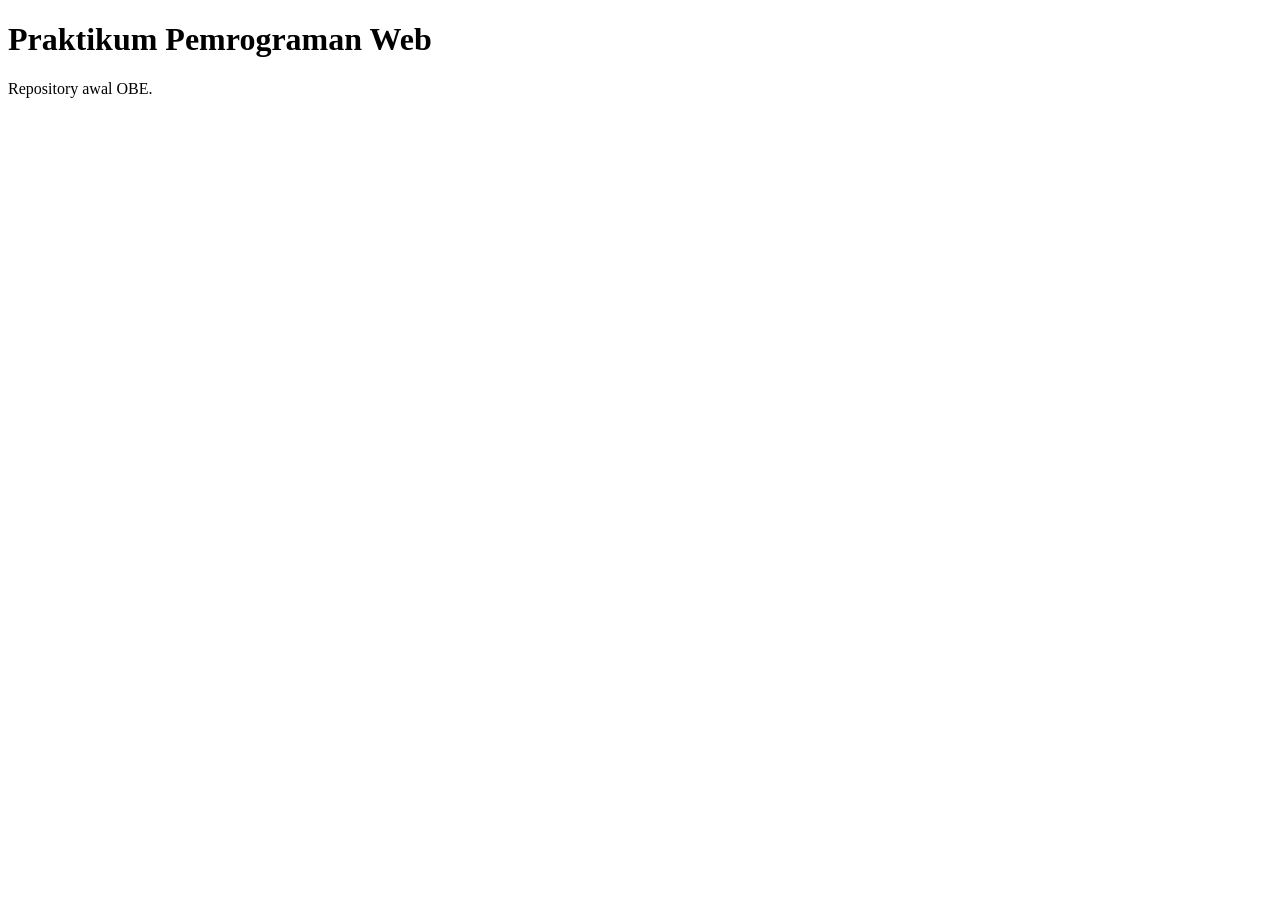
==== index.html @ 098a8a20 "minggu ke 2" ====
<!doctype html> 
<html lang="id"> 
<head> 
<meta name="description" content="Website resmi praktikum mata kuliah Pemrograman Web.">
<meta charset="utf-8"> 
<meta name="viewport" content="width=device-width, initial-scale=1"> 
<title>Praktikum Pemrograman Web</title> 
</head> 
<body> 
<h1>Praktikum Pemrograman Web</h1> 
<p>Repository awal OBE.</p> 
</body> 
</html>
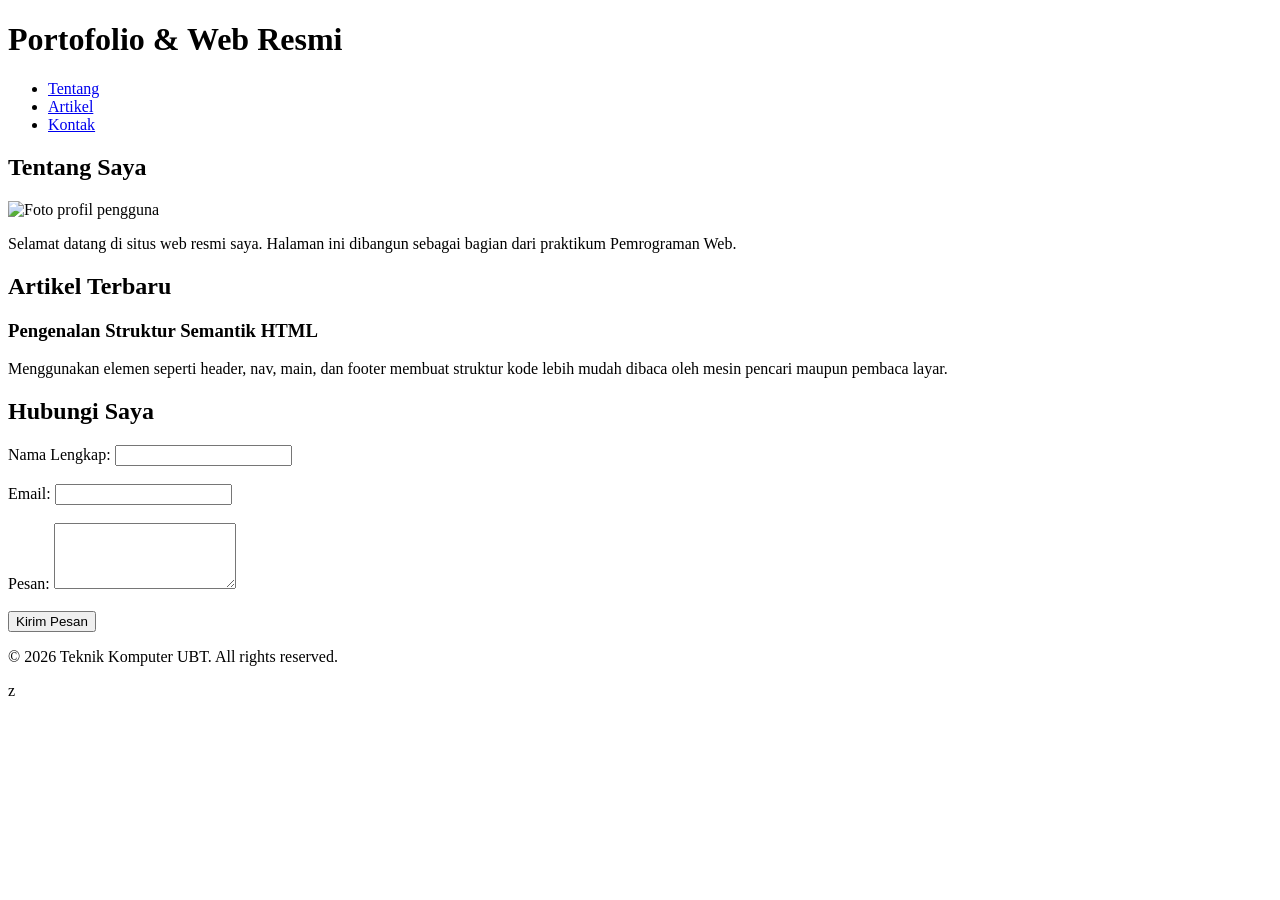
==== commit 5ccd3e2d: "membangun bentuk awal web" ====
--- a/index.html
+++ b/index.html
@@ -1,13 +1,63 @@
-<!doctype html> 
-<html lang="id"> 
-<head> 
-<meta name="description" content="Website resmi praktikum mata kuliah Pemrograman Web.">
-<meta charset="utf-8"> 
-<meta name="viewport" content="width=device-width, initial-scale=1"> 
-<title>Praktikum Pemrograman Web</title> 
-</head> 
-<body> 
-<h1>Praktikum Pemrograman Web</h1> 
-<p>Repository awal OBE.</p> 
-</body> 
-</html> +<!DOCTYPE html>
+<html lang="id">
+<head>
+    <meta charset="UTF-8">
+    <meta name="viewport" content="width=device-width, initial-scale=1.0">
+    <title>Beranda - Projek Pemrograman Web</title>
+</head>
+<body>
+    <!-- Header & Navigasi -->
+    <header>
+        <h1>Portofolio & Web Resmi</h1>
+        <nav>
+            <ul>
+                <li><a href="#tentang">Tentang</a></li>
+                <li><a href="#artikel">Artikel</a></li>
+                <li><a href="#kontak">Kontak</a></li>
+            </ul>
+        </nav>
+    </header>
+    <main>
+        <!-- Section 1: Profil / Hero -->
+        <section id="tentang">
+            <h2>Tentang Saya</h2>
+            <img src=C:\laragon\www\pemweb-obe\red.png alt="Foto profil pengguna">
+            <p>Selamat datang di situs web resmi saya. Halaman ini dibangun sebagai bagian dari praktikum Pemrograman Web.</p>
+        </section>
+        <!-- Section 2: Artikel / Layanan -->
+        <section id="artikel">
+            <h2>Artikel Terbaru</h2>
+            <article>
+                <h3>Pengenalan Struktur Semantik HTML</h3>
+                <p>Menggunakan elemen seperti header, nav, main, dan footer membuat struktur kode lebih mudah dibaca oleh mesin pencari maupun pembaca layar.</p>
+            </article>
+        </section>
+        <!-- Section 3: Form Kontak -->
+        <section id="kontak">
+            <h2>Hubungi Saya</h2>
+            <form action="#" method="POST">
+                <div>
+                    <label for="nama">Nama Lengkap:</label>
+                    <input type="text" id="nama" name="nama" required>
+                </div>
+                <br>
+                <div>
+                    <label for="email">Email:</label>
+                    <input type="email" id="email" name="email" required>
+                </div>
+                <br>
+                <div>
+                    <label for="pesan">Pesan:</label>
+                    <textarea id="pesan" name="pesan" rows="4" required></textarea>
+                </div>
+                <br>
+                <button type="submit">Kirim Pesan</button>
+            </form>
+        </section>
+    </main>
+    <!-- Footer -->
+    <footer>
+        <p>&copy; 2026 Teknik Komputer UBT. All rights reserved.</p>
+    </footer>z
+</body>
+</html>
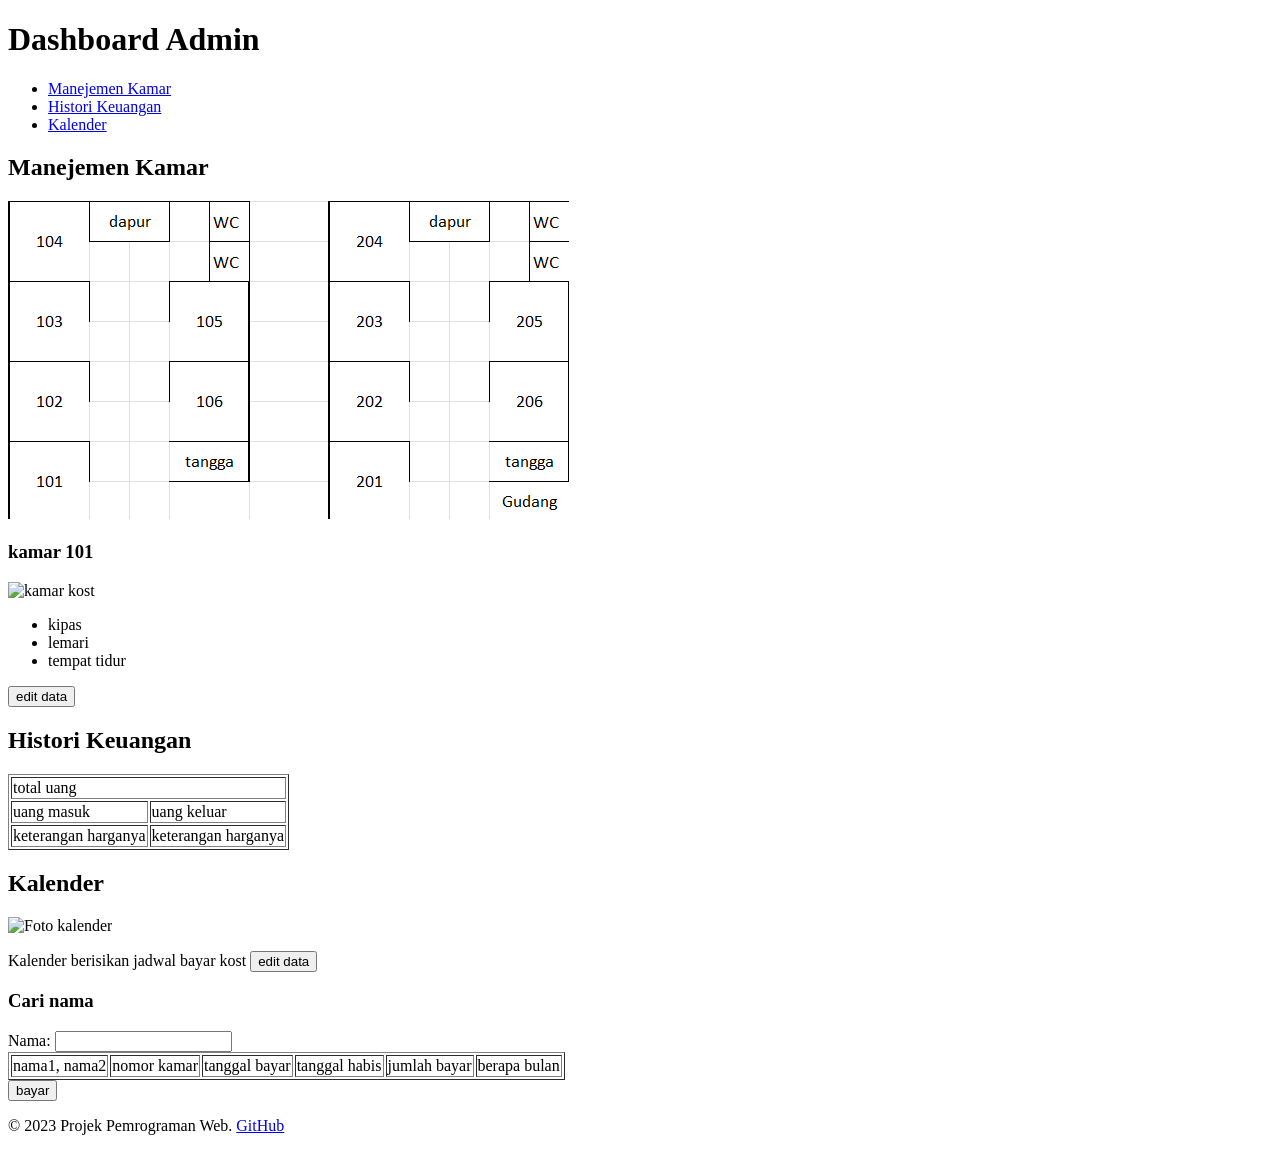
==== commit 03efbe49: "memperbaiki web" ====
--- a/index.html
+++ b/index.html
@@ -6,58 +6,69 @@
     <title>Beranda - Projek Pemrograman Web</title>
 </head>
 <body>
-    <!-- Header & Navigasi -->
     <header>
-        <h1>Portofolio & Web Resmi</h1>
+        <h1>Dashboard Admin</h1>
         <nav>
             <ul>
-                <li><a href="#tentang">Tentang</a></li>
-                <li><a href="#artikel">Artikel</a></li>
-                <li><a href="#kontak">Kontak</a></li>
+                <li><a href="#manejemen kamar">Manejemen Kamar</a></li>
+                <li><a href="#keuangan">Histori Keuangan</a></li>
+                <li><a href="#kalender">Kalender</a></li>
             </ul>
         </nav>
     </header>
     <main>
-        <!-- Section 1: Profil / Hero -->
-        <section id="tentang">
-            <h2>Tentang Saya</h2>
-            <img src=C:\laragon\www\pemweb-obe\red.png alt="Foto profil pengguna">
-            <p>Selamat datang di situs web resmi saya. Halaman ini dibangun sebagai bagian dari praktikum Pemrograman Web.</p>
-        </section>
-        <!-- Section 2: Artikel / Layanan -->
-        <section id="artikel">
-            <h2>Artikel Terbaru</h2>
+        <section id="manejemen kamar">
+            <h2>Manejemen Kamar</h2>
             <article>
-                <h3>Pengenalan Struktur Semantik HTML</h3>
-                <p>Menggunakan elemen seperti header, nav, main, dan footer membuat struktur kode lebih mudah dibaca oleh mesin pencari maupun pembaca layar.</p>
+               <img src=sketsa.png alt="sketsa kost">
+                <h3>kamar 101</h3>
+                <img src=kamar.png alt="kamar  kost">
+                <ul>
+                    <li>kipas</li>
+                    <li>lemari</li>
+                    <li>tempat tidur</li>
+                </ul>
+                <button>edit data</button>
             </article>
         </section>
-        <!-- Section 3: Form Kontak -->
-        <section id="kontak">
-            <h2>Hubungi Saya</h2>
-            <form action="#" method="POST">
-                <div>
-                    <label for="nama">Nama Lengkap:</label>
-                    <input type="text" id="nama" name="nama" required>
-                </div>
-                <br>
-                <div>
-                    <label for="email">Email:</label>
-                    <input type="email" id="email" name="email" required>
-                </div>
-                <br>
-                <div>
-                    <label for="pesan">Pesan:</label>
-                    <textarea id="pesan" name="pesan" rows="4" required></textarea>
-                </div>
-                <br>
-                <button type="submit">Kirim Pesan</button>
-            </form>
+        
+        <section id="keuangan">
+            <h2>Histori Keuangan</h2>
+            <article>
+                <table border = "1">
+                <tr>
+                    <td colspan="2">total uang</td>
+                </tr>
+                <tr>
+                    <td>uang masuk</td><td>uang keluar</td>
+                </tr>
+                <tr>
+                    <td>keterangan  harganya</td> <td>keterangan harganya</td>
+            </table>
+            </article>
+        </section>
+        
+        <section id="kalender">
+          <article>
+            <h2>Kalender</h2>
+            <img src=coba alt="Foto kalender">
+            <p>Kalender berisikan jadwal bayar kost <button>edit data</button></p>
+            <h3>Cari nama</h3>
+            <label for="nama">Nama:</label>
+            <input type="text" id="nama" name="nama">
+            <table border = "1">
+                <tr>
+                    <td>nama1, nama2</td> <td>nomor kamar</td>     <td>tanggal bayar</td>
+                    <td>tanggal habis</td> <td>jumlah bayar</td>   <td>berapa bulan</td>
+                </tr>
+            </table>
+            <button>bayar</button>
+          </article>
         </section>
     </main>
-    <!-- Footer -->
     <footer>
-        <p>&copy; 2026 Teknik Komputer UBT. All rights reserved.</p>
-    </footer>z
+        <p>&copy; 2023 Projek Pemrograman Web. <a href="https://github.com/alfioid/pemweb-obe">GitHub</a> </p>
+        
+    </footer>
 </body>
-</html>+</html
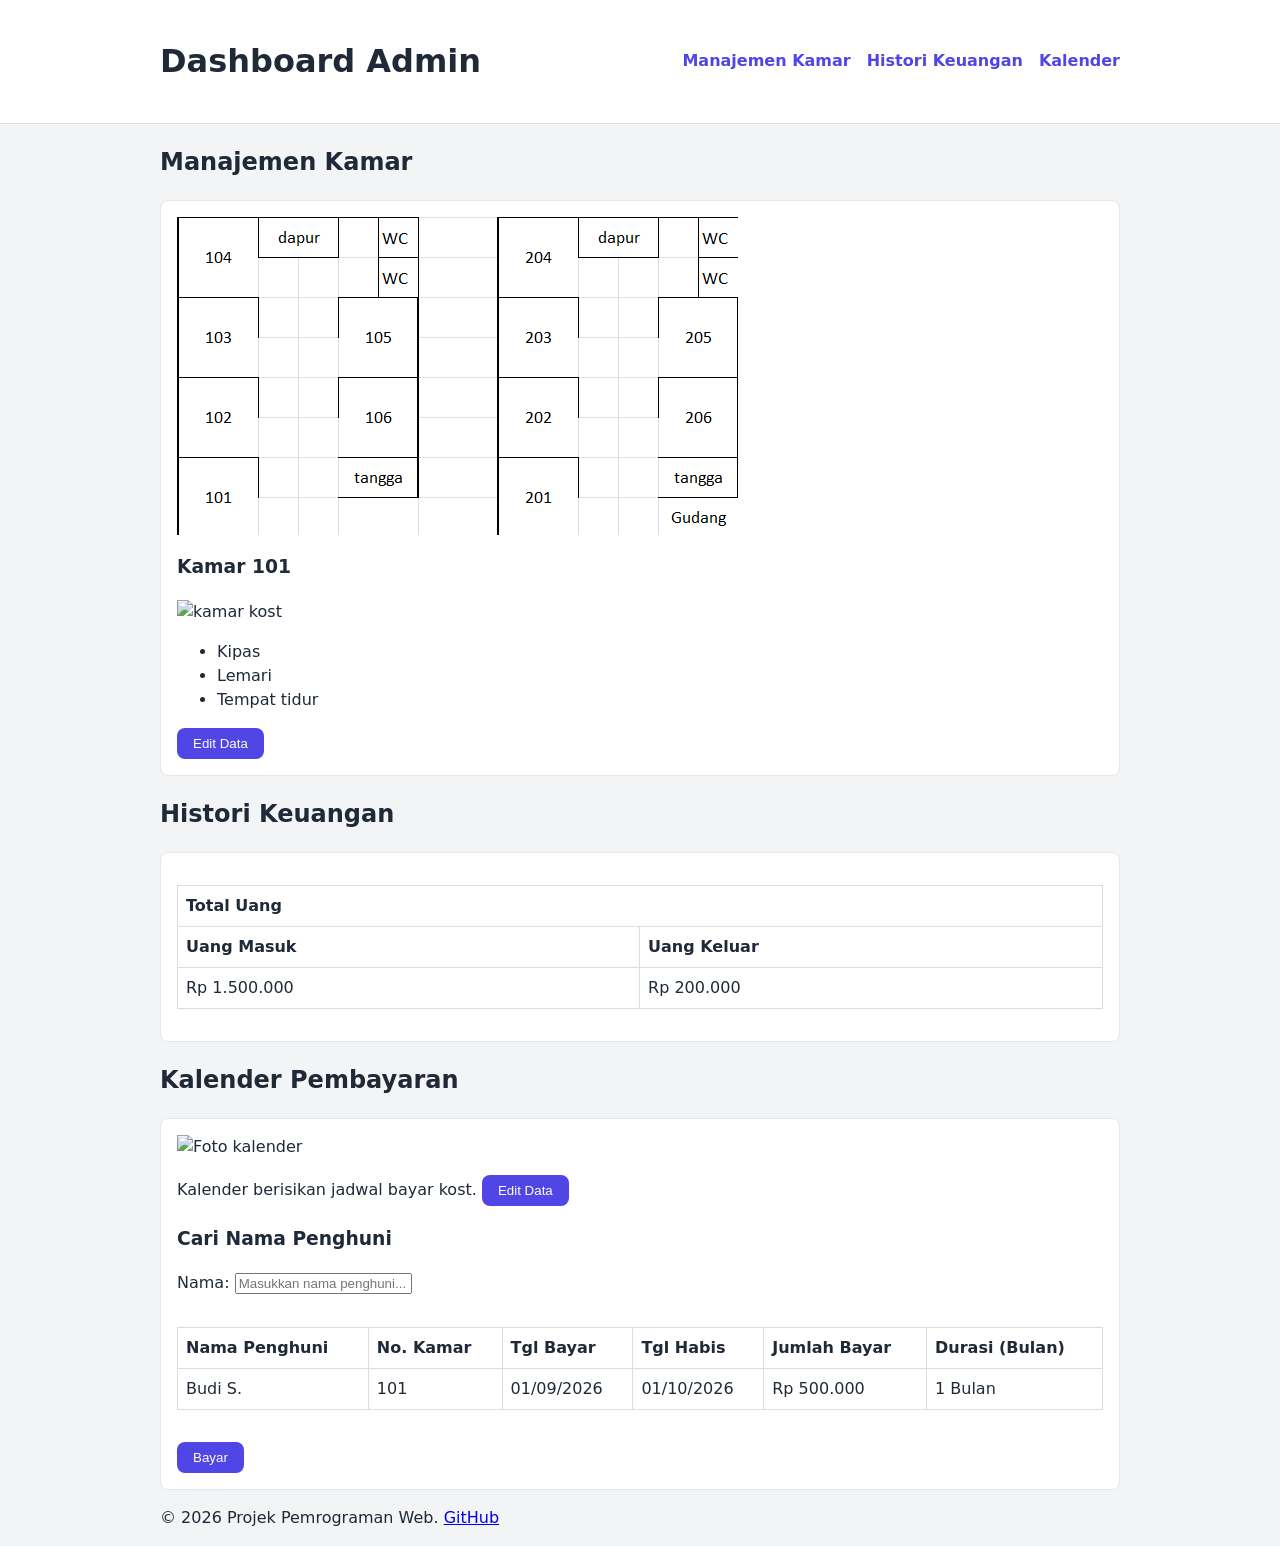
==== commit 02d99ed4: "pertemuan 3 tentang css" ====
--- a/index.html
+++ b/index.html
@@ -3,72 +3,113 @@
 <head>
     <meta charset="UTF-8">
     <meta name="viewport" content="width=device-width, initial-scale=1.0">
-    <title>Beranda - Projek Pemrograman Web</title>
+    <title>Beranda - Dashboard Admin Kost</title>
+    <!-- 1. Menghubungkan file styles.css ke HTML -->
+    <link rel="stylesheet" href="css/styles.css">
 </head>
 <body>
     <header>
-        <h1>Dashboard Admin</h1>
-        <nav>
-            <ul>
-                <li><a href="#manejemen kamar">Manejemen Kamar</a></li>
-                <li><a href="#keuangan">Histori Keuangan</a></li>
-                <li><a href="#kalender">Kalender</a></li>
-            </ul>
-        </nav>
+        <div class="container header-container">
+            <h1>Dashboard Admin</h1>
+            <nav>
+                <ul>
+                    <li><a href="#manajemen-kamar">Manajemen Kamar</a></li>
+                    <li><a href="#keuangan">Histori Keuangan</a></li>
+                    <li><a href="#kalender">Kalender</a></li>
+                </ul>
+            </nav>
+        </div>
     </header>
-    <main>
-        <section id="manejemen kamar">
-            <h2>Manejemen Kamar</h2>
-            <article>
-               <img src=sketsa.png alt="sketsa kost">
-                <h3>kamar 101</h3>
-                <img src=kamar.png alt="kamar  kost">
-                <ul>
-                    <li>kipas</li>
-                    <li>lemari</li>
-                    <li>tempat tidur</li>
-                </ul>
-                <button>edit data</button>
+
+    <main class="container">
+        <!-- Section 1: Manajemen Kamar -->
+        <section id="manajemen-kamar">
+            <h2>Manajemen Kamar</h2>
+            <div class="cards">
+                <article class="card">
+                    <img src="sketsa.png" alt="sketsa kost">
+                    <h3>Kamar 101</h3>
+                    <img src="kamar.png" alt="kamar kost">
+                    <ul>
+                        <li>Kipas</li>
+                        <li>Lemari</li>
+                        <li>Tempat tidur</li>
+                    </ul>
+                    <button type="button">Edit Data</button>
+                </article>
+            </div>
+        </section>
+        
+        <!-- Section 2: Histori Keuangan -->
+        <section id="keuangan">
+            <h2>Histori Keuangan</h2>
+            <article class="card">
+                <table>
+                    <thead>
+                        <tr>
+                            <th colspan="2">Total Uang</th>
+                        </tr>
+                        <tr>
+                            <th>Uang Masuk</th>
+                            <th>Uang Keluar</th>
+                        </tr>
+                    </thead>
+                    <tbody>
+                        <tr>
+                            <td>Rp 1.500.000</td>
+                            <td>Rp 200.000</td>
+                        </tr>
+                    </tbody>
+                </table>
             </article>
         </section>
         
-        <section id="keuangan">
-            <h2>Histori Keuangan</h2>
-            <article>
-                <table border = "1">
-                <tr>
-                    <td colspan="2">total uang</td>
-                </tr>
-                <tr>
-                    <td>uang masuk</td><td>uang keluar</td>
-                </tr>
-                <tr>
-                    <td>keterangan  harganya</td> <td>keterangan harganya</td>
-            </table>
+        <!-- Section 3: Kalender -->
+        <section id="kalender">
+            <h2>Kalender Pembayaran</h2>
+            <article class="card">
+                <img src="coba.png" alt="Foto kalender">
+                <p>Kalender berisikan jadwal bayar kost. <button type="button">Edit Data</button></p>
+                
+                <h3>Cari Nama Penghuni</h3>
+                <div class="form-group">
+                    <label for="nama">Nama:</label>
+                    <input type="text" id="nama" name="nama" placeholder="Masukkan nama penghuni...">
+                </div>
+
+                <div class="table-responsive">
+                    <table>
+                        <thead>
+                            <tr>
+                                <th>Nama Penghuni</th>
+                                <th>No. Kamar</th>
+                                <th>Tgl Bayar</th>
+                                <th>Tgl Habis</th>
+                                <th>Jumlah Bayar</th>
+                                <th>Durasi (Bulan)</th>
+                            </tr>
+                        </thead>
+                        <tbody>
+                            <tr>
+                                <td>Budi S.</td>
+                                <td>101</td>
+                                <td>01/09/2026</td>
+                                <td>01/10/2026</td>
+                                <td>Rp 500.000</td>
+                                <td>1 Bulan</td>
+                            </tr>
+                        </tbody>
+                    </table>
+                </div>
+                <button type="button" class="btn-primary">Bayar</button>
             </article>
         </section>
-        
-        <section id="kalender">
-          <article>
-            <h2>Kalender</h2>
-            <img src=coba alt="Foto kalender">
-            <p>Kalender berisikan jadwal bayar kost <button>edit data</button></p>
-            <h3>Cari nama</h3>
-            <label for="nama">Nama:</label>
-            <input type="text" id="nama" name="nama">
-            <table border = "1">
-                <tr>
-                    <td>nama1, nama2</td> <td>nomor kamar</td>     <td>tanggal bayar</td>
-                    <td>tanggal habis</td> <td>jumlah bayar</td>   <td>berapa bulan</td>
-                </tr>
-            </table>
-            <button>bayar</button>
-          </article>
-        </section>
     </main>
+
     <footer>
-        <p>&copy; 2023 Projek Pemrograman Web. <a href="https://github.com/alfioid/pemweb-obe">GitHub</a> </p>
-        
+        <div class="container">
+            <p>&copy; 2026 Projek Pemrograman Web. <a href="https://github.com/alfioid/pemweb-obe" target="_blank" rel="noopener">GitHub</a></p>
+        </div>
     </footer>
 </body>
-</html+</html>
--- a/css/styles.css
+++ b/css/styles.css
@@ -0,0 +1,170 @@
+/* 1. Custom Properties (:root) untuk variabel warna & spacing */
+:root { 
+  --brand: #4f46e5; 
+  --surface: #ffffff; 
+  --text: #1f2937; 
+  --background: #f3f4f6;
+  --space-1: 0.5rem; 
+  --space-2: 1rem; 
+  --radius: 0.5rem; 
+} 
+
+/* 2. CSS Reset ringan & Box-Sizing */
+* { 
+  box-sizing: border-box; 
+} 
+
+body { 
+  margin: 0; 
+  font-family: system-ui, sans-serif; 
+  line-height: 1.5; 
+  color: var(--text); 
+  background-color: var(--background); 
+} 
+
+/* Pembungkus utama agar konten di tengah */
+.container { 
+  width: min(100% - 2rem, 60rem); 
+  margin-inline: auto; 
+} 
+
+/* 3. Header & Navigation dengan Flexbox */
+header { 
+  background: var(--surface); 
+  padding: var(--space-2); 
+  border-bottom: 1px solid #ddd; 
+} 
+
+nav ul { 
+  display: flex; 
+  flex-wrap: wrap; 
+  gap: var(--space-2); 
+  list-style: none; 
+  padding: 0; 
+  margin: 0; 
+} 
+
+nav a { 
+  text-decoration: none; 
+  color: var(--brand); 
+  font-weight: bold; 
+} 
+
+/* 4. Card Layout dengan CSS Grid */
+.cards { 
+  display: grid; 
+  grid-template-columns: repeat(auto-fit, minmax(14rem, 1fr)); 
+  gap: var(--space-2); 
+  margin-block: var(--space-2); 
+} 
+
+.card { 
+  background: var(--surface); 
+  padding: var(--space-2); 
+  border-radius: var(--radius); 
+  border: 1px solid #e5e7eb; 
+} 
+
+/* Fitur Button & Tabel Sederhana */
+button { 
+  background: var(--brand); 
+  color: #fff; 
+  border: none; 
+  padding: var(--space-1) var(--space-2); 
+  border-radius: var(--radius); 
+  cursor: pointer; 
+} 
+
+table { 
+  width: 100%; 
+  border-collapse: collapse; 
+  margin-block: var(--space-2); 
+} 
+
+th, td { 
+  border: 1px solid #ddd; 
+  padding: var(--space-1); 
+  text-align: left; 
+} 
+
+/* 5. Aksesibilitas Focus State (Keyboard Navigation) */
+a:focus-visible, 
+button:focus-visible, 
+input:focus-visible { 
+  outline: 3px solid #111; 
+  outline-offset: 3px; 
+} 
+
+/* 6. Media Query untuk Layar Lebar (Tablet/Desktop) */
+@media (min-width: 48rem) { 
+  header .container { 
+    display: flex; 
+    justify-content: space-between; 
+    align-items: center; 
+  } 
+}
+
+img {
+  max-width: 100%;
+  height: auto;
+  display: block;
+}
+
+/* 2. Pembungkus tabel agar bisa di-scroll ke samping jika layarnya terlalu sempit */
+.table-responsive {
+  width: 100%;
+  overflow-x: auto;
+  margin-block: var(--space-2);
+}
+
+/* ==========================================================================
+   POIN 1: Grid 1 Kolom (Mobile) & 3 Kolom (Layar Lebar)
+   ========================================================================== */
+.cards-three-cols {
+  display: grid;
+  /* Default Mobile: 1 Kolom */
+  grid-template-columns: 1fr; 
+  gap: var(--space-2);
+}
+
+/* Breakpoint berbasis konten untuk layar lebar */
+@media (min-width: 48rem) {
+  .cards-three-cols {
+    /* Layar Lebar: 3 Kolom sejajar */
+    grid-template-columns: repeat(3, 1fr); 
+  }
+}
+
+/* ==========================================================================
+   POIN 2: Navigasi Wrap Tanpa Horizontal Scroll
+   ========================================================================== */
+nav ul {
+  display: flex;
+  flex-wrap: wrap; /* Mengizinkan menu turun ke bawah jika layar sempit */
+  gap: var(--space-2);
+  list-style: none;
+  padding: 0;
+  margin: 0;
+}
+
+/* ==========================================================================
+   POIN 3: Komponen Hero (Perbandingan Unit Ukuran)
+   ========================================================================== */
+.hero-demo {
+  /* % : Lebar responsif mengikuti % kontainer induk */
+  width: 100%; 
+
+  /* clamp() : Ukuran font fluid (Min: 1.5rem, Ideal: 4vw, Max: 2.5rem) */
+  font-size: clamp(1.5rem, 4vw, 2.5rem); 
+
+  /* rem : Spacing konsisten berbasis root font-size (1rem = 16px) */
+  padding: 2rem; 
+
+  /* px : Digunakan untuk border yang butuh presisi ukuran tetap */
+  border: 2px solid var(--brand); 
+
+  /* fr : Mengatur proporsi kolom CSS Grid pada Hero */
+  display: grid;
+  grid-template-columns: 2fr 1fr; /* Kolom kiri 2x lebih lebar dari kolom kanan */
+  gap: 1rem;
+}
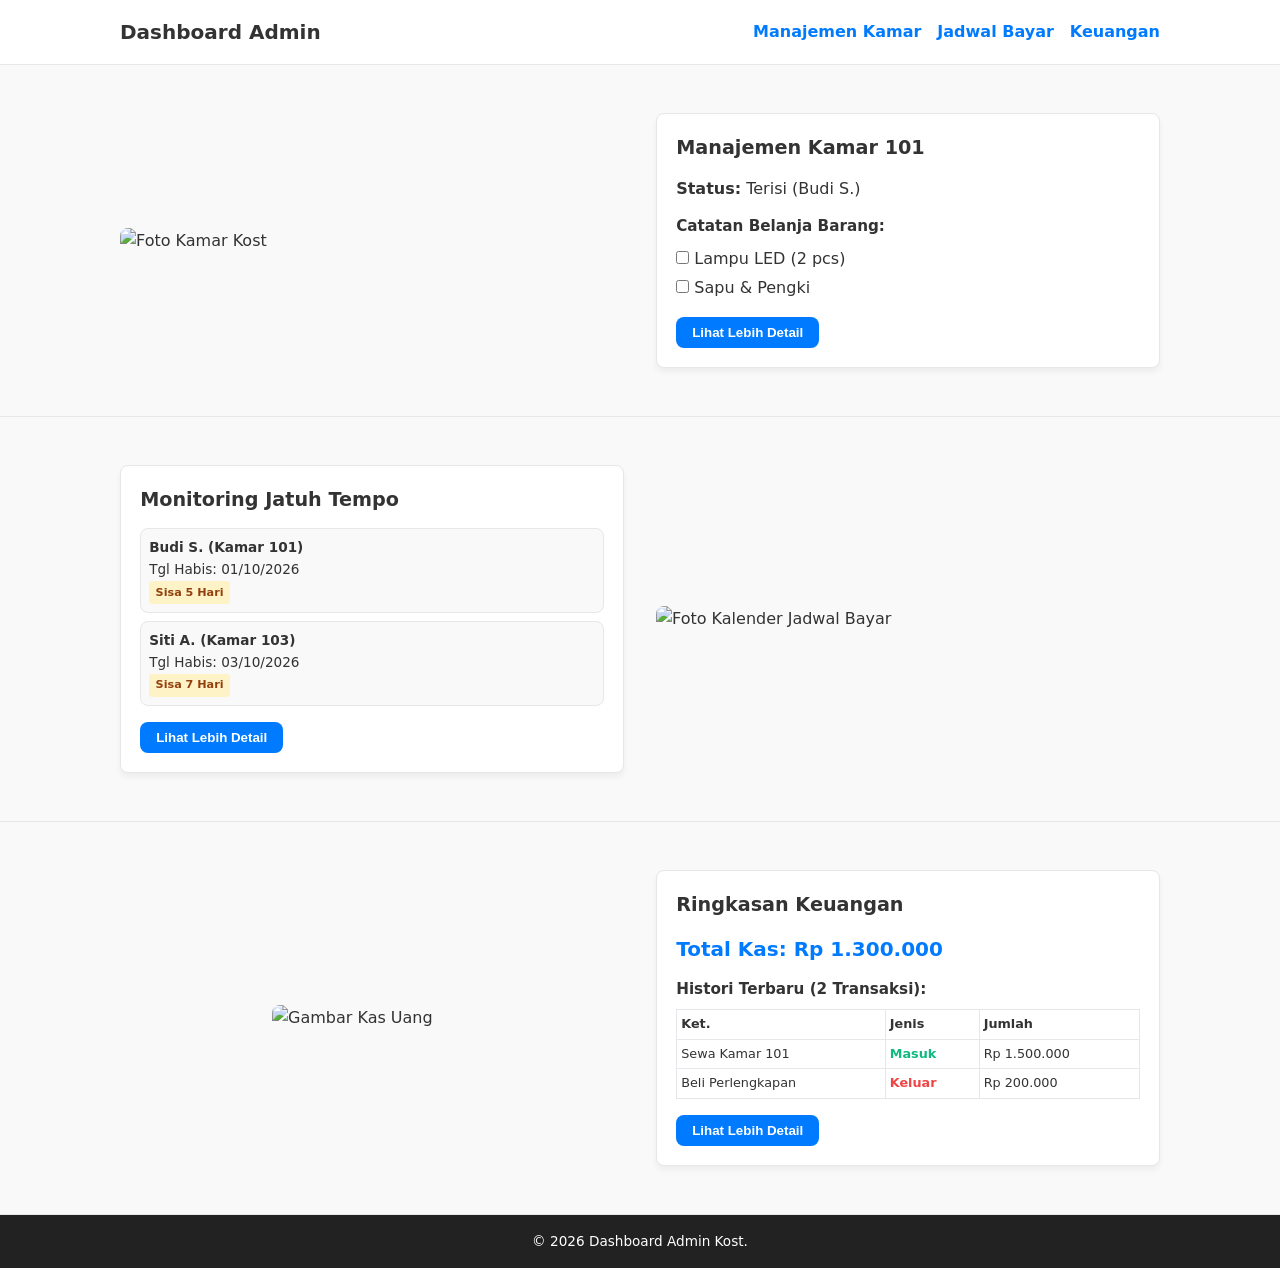
==== commit b1c353aa: "menambahkan file css dan meyesuaikan tata letaknya" ====
--- a/index.html
+++ b/index.html
@@ -3,113 +3,121 @@
 <head>
     <meta charset="UTF-8">
     <meta name="viewport" content="width=device-width, initial-scale=1.0">
-    <title>Beranda - Dashboard Admin Kost</title>
-    <!-- 1. Menghubungkan file styles.css ke HTML -->
+    <title>Dashboard Admin Kost</title>
     <link rel="stylesheet" href="css/styles.css">
 </head>
 <body>
-    <header>
+
+    <!-- Header & Navigasi -->
+    <header class="navbar">
         <div class="container header-container">
-            <h1>Dashboard Admin</h1>
+            <h1 class="logo">Dashboard Admin</h1>
             <nav>
                 <ul>
-                    <li><a href="#manajemen-kamar">Manajemen Kamar</a></li>
-                    <li><a href="#keuangan">Histori Keuangan</a></li>
-                    <li><a href="#kalender">Kalender</a></li>
+                    <li><a href="#kamar">Manajemen Kamar</a></li>
+                    <li><a href="#kalender">Jadwal Bayar</a></li>
+                    <li><a href="#keuangan">Keuangan</a></li>
                 </ul>
             </nav>
         </div>
     </header>
 
-    <main class="container">
-        <!-- Section 1: Manajemen Kamar -->
-        <section id="manajemen-kamar">
-            <h2>Manajemen Kamar</h2>
-            <div class="cards">
-                <article class="card">
-                    <img src="sketsa.png" alt="sketsa kost">
-                    <h3>Kamar 101</h3>
-                    <img src="kamar.png" alt="kamar kost">
-                    <ul>
-                        <li>Kipas</li>
-                        <li>Lemari</li>
-                        <li>Tempat tidur</li>
-                    </ul>
-                    <button type="button">Edit Data</button>
-                </article>
+    <main>
+        <!-- SEKSI 1: Kiri Gambar Kamar | Kanan Monitoring Catatan Belanja -->
+        <section id="kamar" class="section">
+            <div class="container grid-2-col">
+                <div class="content-left">
+                    <img src="kamar.png" alt="Foto Kamar Kost" class="section-img">
+                </div>
+                <div class="content-right">
+                    <div class="card">
+                        <h2>Manajemen Kamar 101</h2>
+                        <p class="status"><strong>Status:</strong> Terisi (Budi S.)</p>
+                        <h3>Catatan Belanja Barang:</h3>
+                        <ul class="todo-list">
+                            <li><input type="checkbox" id="item1"> <label for="item1">Lampu LED (2 pcs)</label></li>
+                            <li><input type="checkbox" id="item2"> <label for="item2">Sapu & Pengki</label></li>
+                        </ul>
+                        <button type="button" class="btn">Lihat Lebih Detail</button>
+                    </div>
+                </div>
             </div>
         </section>
-        
-        <!-- Section 2: Histori Keuangan -->
-        <section id="keuangan">
-            <h2>Histori Keuangan</h2>
-            <article class="card">
-                <table>
-                    <thead>
-                        <tr>
-                            <th colspan="2">Total Uang</th>
-                        </tr>
-                        <tr>
-                            <th>Uang Masuk</th>
-                            <th>Uang Keluar</th>
-                        </tr>
-                    </thead>
-                    <tbody>
-                        <tr>
-                            <td>Rp 1.500.000</td>
-                            <td>Rp 200.000</td>
-                        </tr>
-                    </tbody>
-                </table>
-            </article>
+
+        <!-- SEKSI 2: Kiri Monitoring Jatuh Tempo | Kanan Gambar Kalender -->
+        <section id="kalender" class="section">
+            <div class="container grid-2-col">
+                <div class="content-left">
+                    <div class="card">
+                        <h2>Monitoring Jatuh Tempo</h2>
+                        <div class="alert-box">
+                            <p><strong>Budi S. (Kamar 101)</strong></p>
+                            <p>Tgl Habis: 01/10/2026</p>
+                            <span class="badge warning">Sisa 5 Hari</span>
+                        </div>
+                        <div class="alert-box">
+                            <p><strong>Siti A. (Kamar 103)</strong></p>
+                            <p>Tgl Habis: 03/10/2026</p>
+                            <span class="badge warning">Sisa 7 Hari</span>
+                        </div>
+                        <button type="button" class="btn">Lihat Lebih Detail</button>
+                    </div>
+                </div>
+                <div class="content-right">
+                    <img src="coba.png" alt="Foto Kalender Jadwal Bayar" class="section-img">
+                </div>
+            </div>
         </section>
-        
-        <!-- Section 3: Kalender -->
-        <section id="kalender">
-            <h2>Kalender Pembayaran</h2>
-            <article class="card">
-                <img src="coba.png" alt="Foto kalender">
-                <p>Kalender berisikan jadwal bayar kost. <button type="button">Edit Data</button></p>
-                
-                <h3>Cari Nama Penghuni</h3>
-                <div class="form-group">
-                    <label for="nama">Nama:</label>
-                    <input type="text" id="nama" name="nama" placeholder="Masukkan nama penghuni...">
+
+        <!-- SEKSI 3: Kiri Gambar Uang | Kanan Monitoring Ringkasan & Histori -->
+        <section id="keuangan" class="section">
+            <div class="container grid-2-col">
+                <div class="content-left">
+                    <img src="uang.png" alt="Gambar Kas Uang" class="section-img img-small">
                 </div>
-
-                <div class="table-responsive">
-                    <table>
-                        <thead>
-                            <tr>
-                                <th>Nama Penghuni</th>
-                                <th>No. Kamar</th>
-                                <th>Tgl Bayar</th>
-                                <th>Tgl Habis</th>
-                                <th>Jumlah Bayar</th>
-                                <th>Durasi (Bulan)</th>
-                            </tr>
-                        </thead>
-                        <tbody>
-                            <tr>
-                                <td>Budi S.</td>
-                                <td>101</td>
-                                <td>01/09/2026</td>
-                                <td>01/10/2026</td>
-                                <td>Rp 500.000</td>
-                                <td>1 Bulan</td>
-                            </tr>
-                        </tbody>
-                    </table>
+                <div class="content-right">
+                    <div class="card">
+                        <h2>Ringkasan Keuangan</h2>
+                        <div class="total-saldo">
+                            <span>Total Kas: Rp 1.300.000</span>
+                        </div>
+                        <h3>Histori Terbaru (2 Transaksi):</h3>
+                        <div class="table-responsive">
+                            <table class="table-compact">
+                                <thead>
+                                    <tr>
+                                        <th>Ket.</th>
+                                        <th>Jenis</th>
+                                        <th>Jumlah</th>
+                                    </tr>
+                                </thead>
+                                <tbody>
+                                    <tr>
+                                        <td>Sewa Kamar 101</td>
+                                        <td><span class="text-success">Masuk</span></td>
+                                        <td>Rp 1.500.000</td>
+                                    </tr>
+                                    <tr>
+                                        <td>Beli Perlengkapan</td>
+                                        <td><span class="text-danger">Keluar</span></td>
+                                        <td>Rp 200.000</td>
+                                    </tr>
+                                </tbody>
+                            </table>
+                        </div>
+                        <button type="button" class="btn">Lihat Lebih Detail</button>
+                    </div>
                 </div>
-                <button type="button" class="btn-primary">Bayar</button>
-            </article>
+            </div>
         </section>
     </main>
 
-    <footer>
+    <!-- Footer -->
+    <footer class="footer">
         <div class="container">
-            <p>&copy; 2026 Projek Pemrograman Web. <a href="https://github.com/alfioid/pemweb-obe" target="_blank" rel="noopener">GitHub</a></p>
+            <p>&copy; 2026 Dashboard Admin Kost.</p>
         </div>
     </footer>
+
 </body>
 </html>
--- a/css/styles.css
+++ b/css/styles.css
@@ -1,47 +1,75 @@
-/* 1. Custom Properties (:root) untuk variabel warna & spacing */
+/* ==========================================================================
+   1. CUSTOM PROPERTIES (:root) UNTUK VARIABEL WARNA & SPACING
+   ========================================================================== */
 :root { 
-  --brand: #4f46e5; 
+  --brand: #007bff; 
+  --brand-hover: #0056b3;
   --surface: #ffffff; 
-  --text: #1f2937; 
-  --background: #f3f4f6;
+  --text: #333333; 
+  --background: #f9f9f9;
+  --border: #e5e7eb;
+  --danger: #ef4444;
+  --success: #10b981;
+  --warning-bg: #fef3c7;
+  --warning-text: #92400e;
   --space-1: 0.5rem; 
   --space-2: 1rem; 
-  --radius: 0.5rem; 
-} 
-
-/* 2. CSS Reset ringan & Box-Sizing */
+  --space-3: 3rem;
+  --radius: 8px; 
+} 
+
+/* ==========================================================================
+   2. CSS RESET RINGAN & BOX-SIZING
+   ========================================================================== */
 * { 
   box-sizing: border-box; 
+  margin: 0;
+  padding: 0;
 } 
 
 body { 
-  margin: 0; 
-  font-family: system-ui, sans-serif; 
-  line-height: 1.5; 
+  font-family: system-ui, -apple-system, sans-serif; 
+  line-height: 1.6; 
   color: var(--text); 
   background-color: var(--background); 
 } 
 
 /* Pembungkus utama agar konten di tengah */
 .container { 
-  width: min(100% - 2rem, 60rem); 
+  width: min(100% - 2rem, 65rem); 
   margin-inline: auto; 
 } 
 
-/* 3. Header & Navigation dengan Flexbox */
-header { 
+/* ==========================================================================
+   3. HEADER & NAVIGATION DENGAN FLEXBOX
+   ========================================================================== */
+.navbar { 
   background: var(--surface); 
-  padding: var(--space-2); 
-  border-bottom: 1px solid #ddd; 
-} 
+  padding: var(--space-2) 0; 
+  border-bottom: 1px solid var(--border); 
+} 
+
+.header-container {
+  display: flex;
+  justify-content: space-between;
+  align-items: center;
+}
+
+.logo {
+  font-size: 1.25rem;
+  font-weight: bold;
+}
+
+.logo-img {
+  height: 40px;
+  width: auto;
+}
 
 nav ul { 
   display: flex; 
   flex-wrap: wrap; 
   gap: var(--space-2); 
   list-style: none; 
-  padding: 0; 
-  margin: 0; 
 } 
 
 nav a { 
@@ -50,44 +78,151 @@
   font-weight: bold; 
 } 
 
-/* 4. Card Layout dengan CSS Grid */
-.cards { 
+/* ==========================================================================
+   4. LAYOUT SECTION & GRID 2 KOLOM (BERSELANG-SELING)
+   ========================================================================== */
+.section {
+  padding: var(--space-3) 0;
+  border-bottom: 1px solid var(--border);
+}
+
+/* Default Mobile: Stack 1 Kolom */
+.grid-2-col { 
   display: grid; 
-  grid-template-columns: repeat(auto-fit, minmax(14rem, 1fr)); 
-  gap: var(--space-2); 
-  margin-block: var(--space-2); 
-} 
-
+  grid-template-columns: 1fr; 
+  gap: calc(var(--space-2) * 2); 
+  align-items: center;
+} 
+
+/* Tampilan Gambar */
+.section-img {
+  width: 100%;
+  max-height: 300px;
+  object-fit: cover;
+  border-radius: var(--radius);
+  display: block;
+  margin: 0 auto;
+}
+
+.img-small {
+  max-width: 200px;
+}
+
+/* Card Komponen Monitoring */
 .card { 
   background: var(--surface); 
-  padding: var(--space-2); 
+  padding: calc(var(--space-2) * 1.2); 
   border-radius: var(--radius); 
-  border: 1px solid #e5e7eb; 
-} 
-
-/* Fitur Button & Tabel Sederhana */
-button { 
+  border: 1px solid var(--border); 
+  box-shadow: 0 4px 6px rgba(0, 0, 0, 0.05);
+  display: flex;
+  flex-direction: column;
+  gap: var(--space-1);
+}
+
+.card h2 {
+  font-size: 1.2rem;
+  margin-bottom: calc(var(--space-1) / 2);
+}
+
+.card h3 {
+  font-size: 0.95rem;
+  margin-top: calc(var(--space-1) / 2);
+}
+
+/* ==========================================================================
+   5. KOMPONEN MONITORING (LIST, ALERT, TABEL)
+   ========================================================================== */
+.todo-list {
+  list-style: none;
+  display: flex;
+  flex-direction: column;
+  gap: calc(var(--space-1) / 2);
+}
+
+.alert-box {
+  background-color: var(--background);
+  border: 1px solid var(--border);
+  padding: var(--space-1);
+  border-radius: var(--radius);
+  font-size: 0.85rem;
+}
+
+.badge {
+  display: inline-block;
+  font-size: 0.7rem;
+  font-weight: bold;
+  padding: 0.15rem 0.4rem;
+  border-radius: 0.2rem;
+}
+
+.badge.warning {
+  background-color: var(--warning-bg);
+  color: var(--warning-text);
+}
+
+.total-saldo {
+  font-size: 1.25rem;
+  font-weight: bold;
+  color: var(--brand);
+}
+
+.table-responsive {
+  width: 100%;
+  overflow-x: auto;
+}
+
+.table-compact { 
+  width: 100%; 
+  border-collapse: collapse; 
+  font-size: 0.8rem; 
+} 
+
+.table-compact th, 
+.table-compact td { 
+  border: 1px solid var(--border); 
+  padding: calc(var(--space-1) / 2); 
+  text-align: left; 
+} 
+
+.text-success { color: var(--success); font-weight: bold; }
+.text-danger { color: var(--danger); font-weight: bold; }
+
+/* ==========================================================================
+   6. FITUR BUTTON & INTERAKSI
+   ========================================================================== */
+.btn { 
+  display: inline-block;
   background: var(--brand); 
   color: #fff; 
   border: none; 
   padding: var(--space-1) var(--space-2); 
   border-radius: var(--radius); 
   cursor: pointer; 
-} 
-
-table { 
-  width: 100%; 
-  border-collapse: collapse; 
-  margin-block: var(--space-2); 
-} 
-
-th, td { 
-  border: 1px solid #ddd; 
-  padding: var(--space-1); 
-  text-align: left; 
-} 
-
-/* 5. Aksesibilitas Focus State (Keyboard Navigation) */
+  font-weight: 600;
+  margin-top: var(--space-1);
+  align-self: flex-start;
+  transition: background-color 0.2s ease;
+} 
+
+.btn:hover {
+  background-color: var(--brand-hover);
+}
+
+/* ==========================================================================
+   7. FOOTER
+   ========================================================================== */
+.footer {
+  background-color: #222;
+  color: #fff;
+  text-align: center;
+  padding: var(--space-2) 0;
+  font-size: 0.85rem;
+}
+
+/* ==========================================================================
+   8. AKSESIBILITAS & MEDIA QUERIES (DESKTOP/TABLET)
+   ========================================================================== */
 a:focus-visible, 
 button:focus-visible, 
 input:focus-visible { 
@@ -95,76 +230,9 @@
   outline-offset: 3px; 
 } 
 
-/* 6. Media Query untuk Layar Lebar (Tablet/Desktop) */
 @media (min-width: 48rem) { 
-  header .container { 
-    display: flex; 
-    justify-content: space-between; 
-    align-items: center; 
-  } 
-}
-
-img {
-  max-width: 100%;
-  height: auto;
-  display: block;
-}
-
-/* 2. Pembungkus tabel agar bisa di-scroll ke samping jika layarnya terlalu sempit */
-.table-responsive {
-  width: 100%;
-  overflow-x: auto;
-  margin-block: var(--space-2);
-}
-
-/* ==========================================================================
-   POIN 1: Grid 1 Kolom (Mobile) & 3 Kolom (Layar Lebar)
-   ========================================================================== */
-.cards-three-cols {
-  display: grid;
-  /* Default Mobile: 1 Kolom */
-  grid-template-columns: 1fr; 
-  gap: var(--space-2);
-}
-
-/* Breakpoint berbasis konten untuk layar lebar */
-@media (min-width: 48rem) {
-  .cards-three-cols {
-    /* Layar Lebar: 3 Kolom sejajar */
-    grid-template-columns: repeat(3, 1fr); 
+  /* Layar Lebar: Menjadi 2 Kolom Sejajar persis seperti gambar contoh */
+  .grid-2-col {
+    grid-template-columns: 1fr 1fr;
   }
-}
-
-/* ==========================================================================
-   POIN 2: Navigasi Wrap Tanpa Horizontal Scroll
-   ========================================================================== */
-nav ul {
-  display: flex;
-  flex-wrap: wrap; /* Mengizinkan menu turun ke bawah jika layar sempit */
-  gap: var(--space-2);
-  list-style: none;
-  padding: 0;
-  margin: 0;
-}
-
-/* ==========================================================================
-   POIN 3: Komponen Hero (Perbandingan Unit Ukuran)
-   ========================================================================== */
-.hero-demo {
-  /* % : Lebar responsif mengikuti % kontainer induk */
-  width: 100%; 
-
-  /* clamp() : Ukuran font fluid (Min: 1.5rem, Ideal: 4vw, Max: 2.5rem) */
-  font-size: clamp(1.5rem, 4vw, 2.5rem); 
-
-  /* rem : Spacing konsisten berbasis root font-size (1rem = 16px) */
-  padding: 2rem; 
-
-  /* px : Digunakan untuk border yang butuh presisi ukuran tetap */
-  border: 2px solid var(--brand); 
-
-  /* fr : Mengatur proporsi kolom CSS Grid pada Hero */
-  display: grid;
-  grid-template-columns: 2fr 1fr; /* Kolom kiri 2x lebih lebar dari kolom kanan */
-  gap: 1rem;
 }
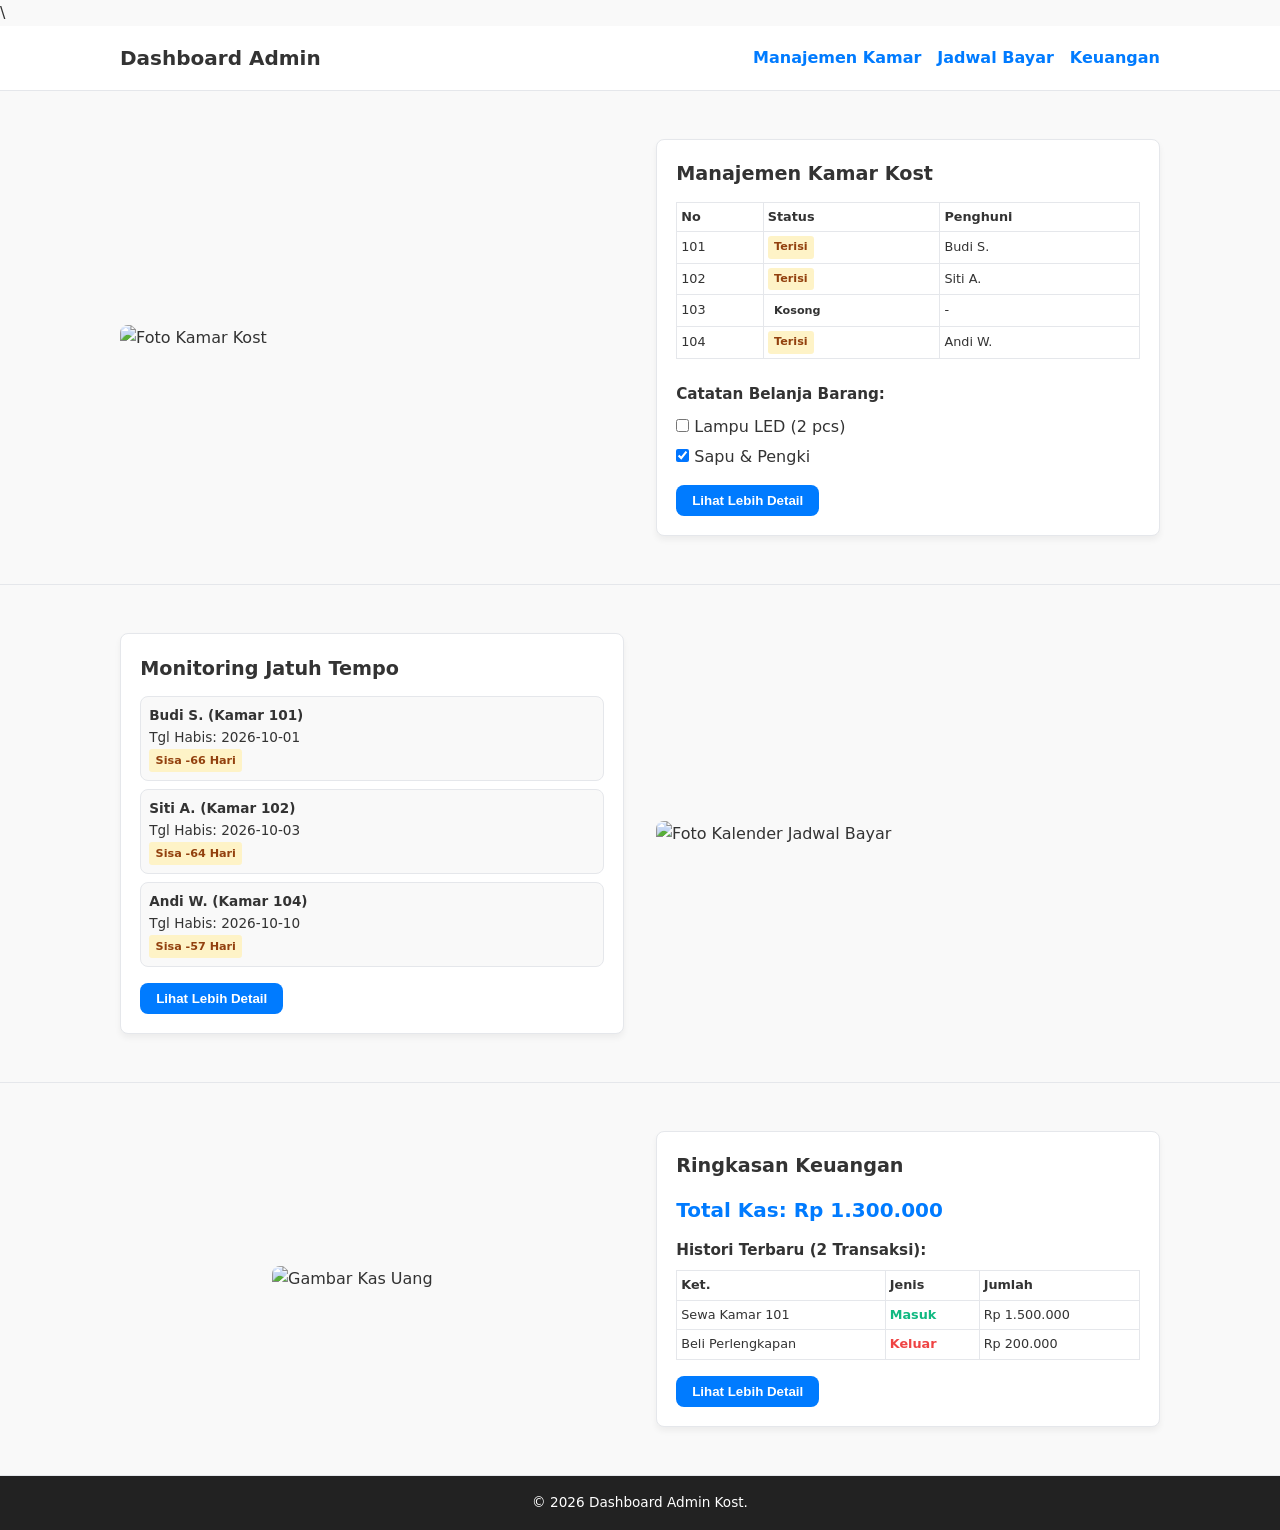
==== commit 594a6b80: "memperbaruhi JavaScript" ====
--- a/index.html
+++ b/index.html
@@ -6,8 +6,7 @@
     <title>Dashboard Admin Kost</title>
     <link rel="stylesheet" href="css/styles.css">
 </head>
-<body>
-
+<body>\
     <!-- Header & Navigasi -->
     <header class="navbar">
         <div class="container header-container">
@@ -23,7 +22,7 @@
     </header>
 
     <main>
-        <!-- SEKSI 1: Kiri Gambar Kamar | Kanan Monitoring Catatan Belanja -->
+        <!-- SEKSI 1: Kiri Gambar Kamar | Kanan Tabel Kamar & Catatan Belanja -->
         <section id="kamar" class="section">
             <div class="container grid-2-col">
                 <div class="content-left">
@@ -31,12 +30,27 @@
                 </div>
                 <div class="content-right">
                     <div class="card">
-                        <h2>Manajemen Kamar 101</h2>
-                        <p class="status"><strong>Status:</strong> Terisi (Budi S.)</p>
-                        <h3>Catatan Belanja Barang:</h3>
+                        <h2>Manajemen Kamar Kost</h2>
+                        
+                        <!-- Tabel Kamar Dinamis (Tanpa Tipe Kamar) -->
+                        <div class="table-responsive">
+                            <table class="table-compact">
+                                <thead>
+                                    <tr>
+                                        <th>No</th>
+                                        <th>Status</th>
+                                        <th>Penghuni</th>
+                                    </tr>
+                                </thead>
+                                <tbody id="tabel-kamar-body">
+                                    <!-- Data Kamar dari JavaScript akan muncul di sini -->
+                                </tbody>
+                            </table>
+                        </div>
+
+                        <h3 style="margin-top: 15px;">Catatan Belanja Barang:</h3>
                         <ul class="todo-list">
-                            <li><input type="checkbox" id="item1"> <label for="item1">Lampu LED (2 pcs)</label></li>
-                            <li><input type="checkbox" id="item2"> <label for="item2">Sapu & Pengki</label></li>
+                            <!-- Data Belanja dari JS -->
                         </ul>
                         <button type="button" class="btn">Lihat Lebih Detail</button>
                     </div>
@@ -91,7 +105,7 @@
                                         <th>Jumlah</th>
                                     </tr>
                                 </thead>
-                                <tbody>
+                                <tbody id="tabel-transaksi-body">
                                     <tr>
                                         <td>Sewa Kamar 101</td>
                                         <td><span class="text-success">Masuk</span></td>
@@ -118,6 +132,6 @@
             <p>&copy; 2026 Dashboard Admin Kost.</p>
         </div>
     </footer>
-
+    <script type="module" src="js/app.js"></script>
 </body>
 </html>
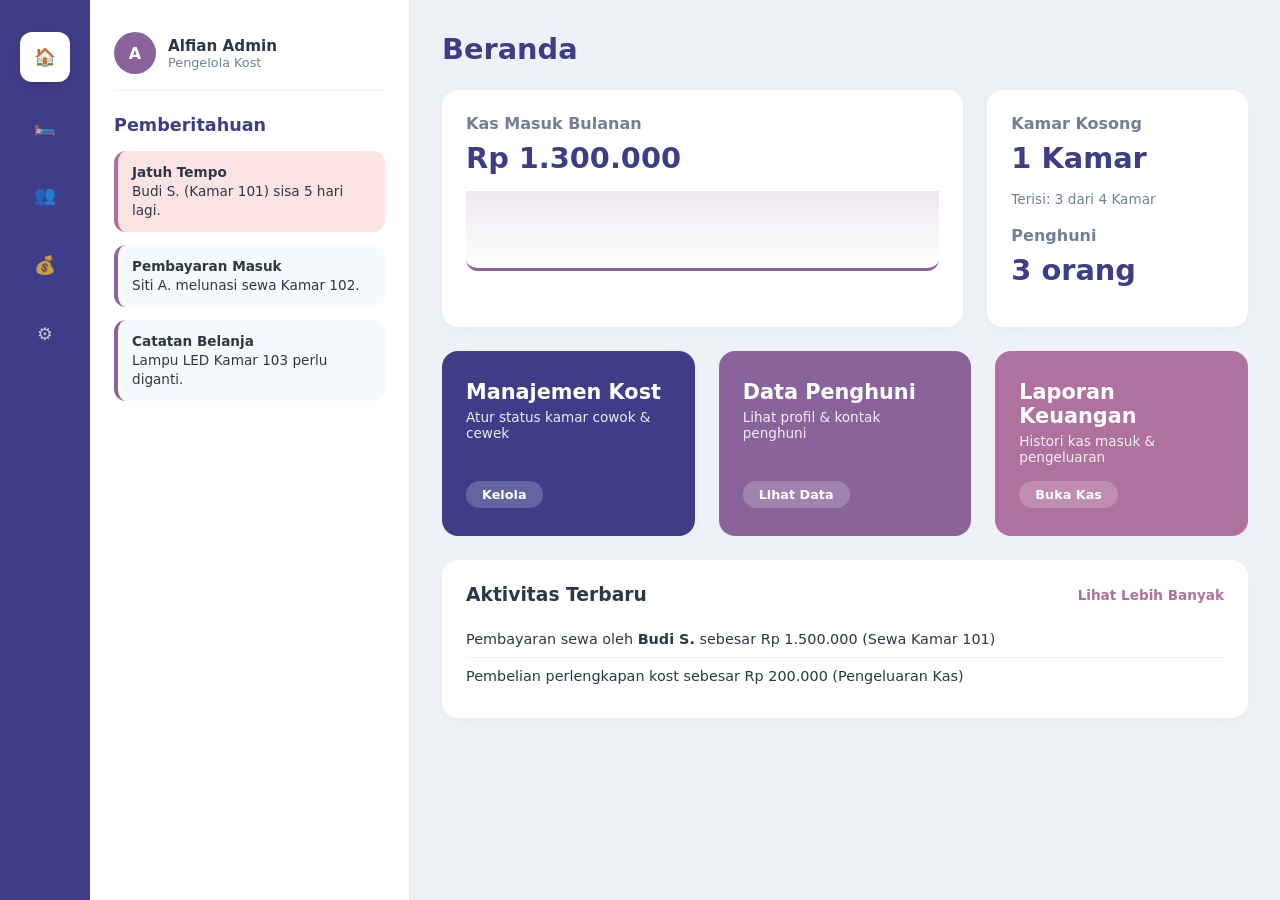
==== commit fa04880e: "ui yang mungkin harus di perbaiki lagi" ====
--- a/index.html
+++ b/index.html
@@ -3,135 +3,121 @@
 <head>
     <meta charset="UTF-8">
     <meta name="viewport" content="width=device-width, initial-scale=1.0">
-    <title>Dashboard Admin Kost</title>
+    <title>Dasbor Admin Kost Modern</title>
     <link rel="stylesheet" href="css/styles.css">
 </head>
-<body>\
-    <!-- Header & Navigasi -->
-    <header class="navbar">
-        <div class="container header-container">
-            <h1 class="logo">Dashboard Admin</h1>
-            <nav>
-                <ul>
-                    <li><a href="#kamar">Manajemen Kamar</a></li>
-                    <li><a href="#kalender">Jadwal Bayar</a></li>
-                    <li><a href="#keuangan">Keuangan</a></li>
-                </ul>
+<body>
+
+    <div class="app-container">   
+        <!-- 1. Sidebar Kiri Icon Menu -->
+        <aside class="sidebar">
+            <nav class="sidebar-menu">
+                <a href="index.html" class="menu-item active" title="Beranda">🏠</a>
+                <a href="kost.html" class="menu-item" title="Manajemen Kost">🛏️</a>
+                <a href="penghuni.html" class="menu-item" title="Data Penghuni">👥</a>
+                <a href="uang.html" class="menu-item" title="Keuangan">💰</a>
+                <a href="edit.html" class="menu-item" title="Pengaturan Data">⚙️</a>
             </nav>
-        </div>
-    </header>
+        </aside>
 
-    <main>
-        <!-- SEKSI 1: Kiri Gambar Kamar | Kanan Tabel Kamar & Catatan Belanja -->
-        <section id="kamar" class="section">
-            <div class="container grid-2-col">
-                <div class="content-left">
-                    <img src="kamar.png" alt="Foto Kamar Kost" class="section-img">
+        <!-- 2. Panel Pemberitahuan & Profil -->
+        <section class="notification-panel">
+            <div class="profile-header">
+                <div class="profile-avatar">A</div>
+                <div class="profile-info">
+                    <h4>Alfian Admin</h4>
+                    <p>Pengelola Kost</p>
                 </div>
-                <div class="content-right">
-                    <div class="card">
-                        <h2>Manajemen Kamar Kost</h2>
-                        
-                        <!-- Tabel Kamar Dinamis (Tanpa Tipe Kamar) -->
-                        <div class="table-responsive">
-                            <table class="table-compact">
-                                <thead>
-                                    <tr>
-                                        <th>No</th>
-                                        <th>Status</th>
-                                        <th>Penghuni</th>
-                                    </tr>
-                                </thead>
-                                <tbody id="tabel-kamar-body">
-                                    <!-- Data Kamar dari JavaScript akan muncul di sini -->
-                                </tbody>
-                            </table>
-                        </div>
+            </div>
 
-                        <h3 style="margin-top: 15px;">Catatan Belanja Barang:</h3>
-                        <ul class="todo-list">
-                            <!-- Data Belanja dari JS -->
-                        </ul>
-                        <button type="button" class="btn">Lihat Lebih Detail</button>
+            <div class="notif-section">
+                <h3>Pemberitahuan</h3>
+                <div class="notif-list">
+                    <div class="notif-card warning">
+                        <strong>Jatuh Tempo</strong><br>
+                        Budi S. (Kamar 101) sisa 5 hari lagi.
+                    </div>
+                    <div class="notif-card light">
+                        <strong>Pembayaran Masuk</strong><br>
+                        Siti A. melunasi sewa Kamar 102.
+                    </div>
+                    <div class="notif-card light">
+                        <strong>Catatan Belanja</strong><br>
+                        Lampu LED Kamar 103 perlu diganti.
                     </div>
                 </div>
             </div>
         </section>
 
-        <!-- SEKSI 2: Kiri Monitoring Jatuh Tempo | Kanan Gambar Kalender -->
-        <section id="kalender" class="section">
-            <div class="container grid-2-col">
-                <div class="content-left">
-                    <div class="card">
-                        <h2>Monitoring Jatuh Tempo</h2>
-                        <div class="alert-box">
-                            <p><strong>Budi S. (Kamar 101)</strong></p>
-                            <p>Tgl Habis: 01/10/2026</p>
-                            <span class="badge warning">Sisa 5 Hari</span>
-                        </div>
-                        <div class="alert-box">
-                            <p><strong>Siti A. (Kamar 103)</strong></p>
-                            <p>Tgl Habis: 03/10/2026</p>
-                            <span class="badge warning">Sisa 7 Hari</span>
-                        </div>
-                        <button type="button" class="btn">Lihat Lebih Detail</button>
+        <!-- 3. Main Content Area -->
+        <main class="main-content">
+            
+            <div class="top-bar">
+                <h1 class="page-title">Beranda</h1>
+            </div>
+
+            <!-- Row 1: Visual Stat Keuangan & Kamar -->
+            <div class="stats-row">
+                <div class="card-dashboard">
+                    <h4>Kas Masuk Bulanan</h4>
+                    <div class="big-number" id="stat-pemasukan">Rp 4.500.000</div>
+                    <div class="wave-placeholder"></div>
+                </div>
+                <div class="card-dashboard">
+                    <h4>Kamar Kosong</h4>
+                    <div class="big-number" id="stat-kamar">1 Kamar</div>
+                    <p style="color: var(--color-text-muted); font-size: 0.85rem;">Terisi: 3 dari 4 Kamar</p><br>
+                    <h4>Penghuni</h4>
+                    <div class="big-number" id="stat-penghuni">3 orang</div>
+                </div>
+                
+            </div>
+
+            <!-- Row 2: Grid Tombol Akses Cepat ke Modul Utama -->
+            <div class="quick-access-grid">
+                <a href="kost.html" class="action-card purple">
+                    <div>
+                        <h3>Manajemen Kost</h3>
+                        <p>Atur status kamar cowok & cewek</p>
                     </div>
+                    <span class="btn-pill">Kelola</span>
+                </a>
+
+                <a href="penghuni.html" class="action-card medium-purple">
+                    <div>
+                        <h3>Data Penghuni</h3>
+                        <p>Lihat profil & kontak penghuni</p>
+                    </div>
+                    <span class="btn-pill">Lihat Data</span>
+                </a>
+
+                <a href="uang.html" class="action-card pink-accent">
+                    <div>
+                        <h3>Laporan Keuangan</h3>
+                        <p>Histori kas masuk & pengeluaran</p>
+                    </div>
+                    <span class="btn-pill">Buka Kas</span>
+                </a>
+            </div>
+
+            <!-- Row 3: Aktivitas Terbaru -->
+            <div class="activity-card">
+                <div class="activity-header">
+                    <h3>Aktivitas Terbaru</h3>
+                    <a href="uang.html" style="color: var(--color-accent); font-size: 0.85rem; text-decoration: none; font-weight: 600;">Lihat Lebih Banyak</a>
                 </div>
-                <div class="content-right">
-                    <img src="coba.png" alt="Foto Kalender Jadwal Bayar" class="section-img">
+                <div class="activity-item">
+                    Pembayaran sewa oleh <strong>Budi S.</strong> sebesar Rp 1.500.000 (Sewa Kamar 101)
+                </div>
+                <div class="activity-item">
+                    Pembelian perlengkapan kost sebesar Rp 200.000 (Pengeluaran Kas)
                 </div>
             </div>
-        </section>
 
-        <!-- SEKSI 3: Kiri Gambar Uang | Kanan Monitoring Ringkasan & Histori -->
-        <section id="keuangan" class="section">
-            <div class="container grid-2-col">
-                <div class="content-left">
-                    <img src="uang.png" alt="Gambar Kas Uang" class="section-img img-small">
-                </div>
-                <div class="content-right">
-                    <div class="card">
-                        <h2>Ringkasan Keuangan</h2>
-                        <div class="total-saldo">
-                            <span>Total Kas: Rp 1.300.000</span>
-                        </div>
-                        <h3>Histori Terbaru (2 Transaksi):</h3>
-                        <div class="table-responsive">
-                            <table class="table-compact">
-                                <thead>
-                                    <tr>
-                                        <th>Ket.</th>
-                                        <th>Jenis</th>
-                                        <th>Jumlah</th>
-                                    </tr>
-                                </thead>
-                                <tbody id="tabel-transaksi-body">
-                                    <tr>
-                                        <td>Sewa Kamar 101</td>
-                                        <td><span class="text-success">Masuk</span></td>
-                                        <td>Rp 1.500.000</td>
-                                    </tr>
-                                    <tr>
-                                        <td>Beli Perlengkapan</td>
-                                        <td><span class="text-danger">Keluar</span></td>
-                                        <td>Rp 200.000</td>
-                                    </tr>
-                                </tbody>
-                            </table>
-                        </div>
-                        <button type="button" class="btn">Lihat Lebih Detail</button>
-                    </div>
-                </div>
-            </div>
-        </section>
-    </main>
+        </main>
 
-    <!-- Footer -->
-    <footer class="footer">
-        <div class="container">
-            <p>&copy; 2026 Dashboard Admin Kost.</p>
-        </div>
-    </footer>
+    </div>
+
     <script type="module" src="js/app.js"></script>
 </body>
 </html>
--- a/css/styles.css
+++ b/css/styles.css
@@ -1,238 +1,555 @@
-/* ==========================================================================
-   1. CUSTOM PROPERTIES (:root) UNTUK VARIABEL WARNA & SPACING
-   ========================================================================== */
-:root { 
-  --brand: #007bff; 
-  --brand-hover: #0056b3;
-  --surface: #ffffff; 
-  --text: #333333; 
-  --background: #f9f9f9;
-  --border: #e5e7eb;
-  --danger: #ef4444;
-  --success: #10b981;
-  --warning-bg: #fef3c7;
-  --warning-text: #92400e;
-  --space-1: 0.5rem; 
-  --space-2: 1rem; 
-  --space-3: 3rem;
-  --radius: 8px; 
-} 
-
-/* ==========================================================================
-   2. CSS RESET RINGAN & BOX-SIZING
-   ========================================================================== */
-* { 
-  box-sizing: border-box; 
+:root {
+  --color-primary: #403D88;
+  --color-secondary: #8B639B;
+  --color-accent: #AF719D;
+  --color-light: #F8B2B2;
+  --color-bg-app: #eef1f6;
+  --color-white: #ffffff;
+  --color-text-main: #2d3748;
+  --color-text-muted: #718096;
+  --border-radius: 16px;
+}
+
+* {
+  box-sizing: border-box;
   margin: 0;
   padding: 0;
-} 
-
-body { 
-  font-family: system-ui, -apple-system, sans-serif; 
-  line-height: 1.6; 
-  color: var(--text); 
-  background-color: var(--background); 
-} 
-
-/* Pembungkus utama agar konten di tengah */
-.container { 
-  width: min(100% - 2rem, 65rem); 
-  margin-inline: auto; 
-} 
-
-/* ==========================================================================
-   3. HEADER & NAVIGATION DENGAN FLEXBOX
-   ========================================================================== */
-.navbar { 
-  background: var(--surface); 
-  padding: var(--space-2) 0; 
-  border-bottom: 1px solid var(--border); 
-} 
-
-.header-container {
+  font-family: 'Inter', 'Segoe UI', system-ui, -apple-system, sans-serif;
+}
+
+body {
+  background-color: var(--color-bg-app);
+  color: var(--color-text-main);
+  min-height: 100vh;
+  display: flex;
+}
+
+/* App Wrapper Layout */
+.app-container {
+  display: flex;
+  width: 100%;
+  min-height: 100vh;
+}
+
+/* Sidebar Navigasi Kiri */
+.sidebar {
+  width: 90px;
+  background-color: var(--color-primary);
+  display: flex;
+  flex-direction: column;
+  align-items: center;
+  padding: 2rem 0;
+  gap: 2rem;
+  z-index: 100;
+}
+
+.brand-icon {
+  width: 48px;
+  height: 48px;
+  background-color: var(--color-accent);
+  color: var(--color-white);
+  border-radius: 12px;
+  display: flex;
+  align-items: center;
+  justify-content: center;
+  font-weight: bold;
+  font-size: 1.2rem;
+  text-decoration: none;
+}
+
+.sidebar-menu {
+  display: flex;
+  flex-direction: column;
+  gap: 1.2rem;
+  width: 100%;
+  align-items: center;
+}
+
+.menu-item {
+  width: 50px;
+  height: 50px;
+  border-radius: 12px;
+  display: flex;
+  align-items: center;
+  justify-content: center;
+  color: rgba(255, 255, 255, 0.7);
+  text-decoration: none;
+  font-weight: 600;
+  font-size: 1.1rem;
+  transition: all 0.2s ease;
+}
+
+.menu-item:hover, 
+.menu-item.active {
+  background-color: var(--color-white);
+  color: var(--color-primary);
+  box-shadow: 0 4px 12px rgba(0, 0, 0, 0.1);
+}
+
+/* Panel Pemberitahuan & Profil (Desktop) */
+.notification-panel {
+  width: 320px;
+  background-color: var(--color-white);
+  border-right: 1px solid #e2e8f0;
+  padding: 2rem 1.5rem;
+  display: flex;
+  flex-direction: column;
+  gap: 1.5rem;
+  flex-shrink: 0;
+}
+
+.profile-header {
+  display: flex;
+  align-items: center;
+  gap: 12px;
+  padding-bottom: 1rem;
+  border-bottom: 1px solid #edf2f7;
+}
+
+.profile-avatar {
+  width: 42px;
+  height: 42px;
+  border-radius: 50%;
+  background-color: var(--color-secondary);
+  color: var(--color-white);
+  display: flex;
+  align-items: center;
+  justify-content: center;
+  font-weight: bold;
+}
+
+.profile-info h4 {
+  font-size: 0.95rem;
+  color: var(--color-text-main);
+}
+
+.profile-info p {
+  font-size: 0.8rem;
+  color: var(--color-text-muted);
+}
+
+.notif-section h3 {
+  font-size: 1.1rem;
+  margin-bottom: 1rem;
+  color: var(--color-primary);
+}
+
+.notif-list {
+  display: flex;
+  flex-direction: column;
+  gap: 0.8rem;
+}
+
+.notif-card {
+  padding: 12px 14px;
+  border-radius: 12px;
+  font-size: 0.85rem;
+  line-height: 1.4;
+}
+
+.notif-card.light {
+  background-color: #f7fafc;
+  border-left: 4px solid var(--color-secondary);
+}
+
+.notif-card.warning {
+  background-color: rgba(248, 178, 178, 0.35);
+  border-left: 4px solid var(--color-accent);
+}
+
+/* Area Utama (Main Content) */
+.main-content {
+  flex: 1;
+  padding: 2rem;
+  overflow-y: auto;
+  display: flex;
+  flex-direction: column;
+  gap: 1.5rem;
+}
+
+.top-bar {
   display: flex;
   justify-content: space-between;
   align-items: center;
-}
-
-.logo {
-  font-size: 1.25rem;
+  flex-wrap: wrap;
+  gap: 1rem;
+}
+
+.page-title {
+  font-size: 1.8rem;
+  font-weight: 700;
+  color: var(--color-primary);
+}
+
+.search-box {
+  background-color: var(--color-white);
+  padding: 8px 16px;
+  border-radius: 20px;
+  display: flex;
+  align-items: center;
+  gap: 10px;
+  box-shadow: 0 2px 6px rgba(0, 0, 0, 0.04);
+}
+
+.search-box input {
+  border: none;
+  outline: none;
+  font-size: 0.9rem;
+  color: var(--color-text-main);
+}
+
+/* Grid Dashboard & Stat Kartu */
+.stats-row {
+  display: grid;
+  grid-template-columns: 2fr 1fr;
+  gap: 1.5rem;
+}
+
+.card-dashboard {
+  background-color: var(--color-white);
+  border-radius: var(--border-radius);
+  padding: 1.5rem;
+  box-shadow: 0 4px 15px rgba(0, 0, 0, 0.03);
+}
+
+.card-dashboard h4 {
+  font-size: 1rem;
+  color: var(--color-text-muted);
+  margin-bottom: 0.5rem;
+}
+
+.card-dashboard .big-number {
+  font-size: 1.8rem;
   font-weight: bold;
-}
-
-.logo-img {
-  height: 40px;
-  width: auto;
-}
-
-nav ul { 
-  display: flex; 
-  flex-wrap: wrap; 
-  gap: var(--space-2); 
-  list-style: none; 
-} 
-
-nav a { 
-  text-decoration: none; 
-  color: var(--brand); 
-  font-weight: bold; 
-} 
-
-/* ==========================================================================
-   4. LAYOUT SECTION & GRID 2 KOLOM (BERSELANG-SELING)
-   ========================================================================== */
-.section {
-  padding: var(--space-3) 0;
-  border-bottom: 1px solid var(--border);
-}
-
-/* Default Mobile: Stack 1 Kolom */
-.grid-2-col { 
-  display: grid; 
-  grid-template-columns: 1fr; 
-  gap: calc(var(--space-2) * 2); 
-  align-items: center;
-} 
-
-/* Tampilan Gambar */
-.section-img {
+  color: var(--color-primary);
+  margin-bottom: 1rem;
+}
+
+/* Visual Wave Placeholder */
+.wave-placeholder {
+  height: 80px;
+  background: linear-gradient(180deg, rgba(139, 99, 155, 0.15) 0%, rgba(255, 255, 255, 0) 100%);
+  border-bottom: 3px solid var(--color-secondary);
+  border-radius: 0 0 12px 12px;
+}
+
+/* Grid Tombol Modul Akses Cepat */
+.quick-access-grid {
+  display: grid;
+  grid-template-columns: repeat(3, 1fr);
+  gap: 1.5rem;
+}
+
+.action-card {
+  border-radius: var(--border-radius);
+  padding: 1.8rem 1.5rem;
+  color: var(--color-white);
+  text-decoration: none;
+  display: flex;
+  flex-direction: column;
+  justify-content: space-between;
+  min-height: 150px;
+  transition: transform 0.2s;
+}
+
+.action-card:hover {
+  transform: translateY(-4px);
+}
+
+.action-card.purple {
+  background-color: var(--color-primary);
+}
+
+.action-card.medium-purple {
+  background-color: var(--color-secondary);
+}
+
+.action-card.pink-accent {
+  background-color: var(--color-accent);
+}
+
+.action-card h3 {
+  font-size: 1.3rem;
+  margin-bottom: 0.3rem;
+}
+
+.action-card p {
+  font-size: 0.85rem;
+  opacity: 0.9;
+}
+
+.btn-pill {
+  align-self: flex-start;
+  background-color: rgba(255, 255, 255, 0.2);
+  color: var(--color-white);
+  padding: 6px 16px;
+  border-radius: 20px;
+  font-size: 0.8rem;
+  font-weight: 600;
+  margin-top: 1rem;
+}
+
+/* Aktivitas Terbaru */
+.activity-card {
+  background-color: var(--color-white);
+  border-radius: var(--border-radius);
+  padding: 1.5rem;
+  box-shadow: 0 4px 15px rgba(0, 0, 0, 0.03);
+}
+
+.activity-header {
+  display: flex;
+  justify-content: space-between;
+  align-items: center;
+  margin-bottom: 1rem;
+}
+
+.activity-item {
+  padding: 10px 0;
+  border-bottom: 1px solid #edf2f7;
+  font-size: 0.9rem;
+  color: var(--color-text-main);
+}
+
+.activity-item:last-child {
+  border-bottom: none;
+}
+
+/* Filter Bar Component */
+.filter-container {
+  background-color: var(--color-white);
+  border-radius: 12px;
+  padding: 16px 20px;
+  display: flex;
+  gap: 16px;
+  align-items: flex-end;
+  justify-content: space-between;
+  box-shadow: 0 2px 8px rgba(0, 0, 0, 0.05);
+  margin-bottom: 24px;
+  flex-wrap: wrap;
+}
+
+.filter-group {
+  display: flex;
+  flex-direction: column;
+  gap: 6px;
+  flex: 1;
+  min-width: 140px;
+}
+
+.filter-group label {
+  font-size: 12px;
+  font-weight: 600;
+  color: var(--color-text-muted);
+}
+
+.filter-input {
   width: 100%;
-  max-height: 300px;
-  object-fit: cover;
-  border-radius: var(--radius);
-  display: block;
-  margin: 0 auto;
-}
-
-.img-small {
-  max-width: 200px;
-}
-
-/* Card Komponen Monitoring */
-.card { 
-  background: var(--surface); 
-  padding: calc(var(--space-2) * 1.2); 
-  border-radius: var(--radius); 
-  border: 1px solid var(--border); 
-  box-shadow: 0 4px 6px rgba(0, 0, 0, 0.05);
-  display: flex;
-  flex-direction: column;
-  gap: var(--space-1);
-}
-
-.card h2 {
-  font-size: 1.2rem;
-  margin-bottom: calc(var(--space-1) / 2);
-}
-
-.card h3 {
-  font-size: 0.95rem;
-  margin-top: calc(var(--space-1) / 2);
-}
-
-/* ==========================================================================
-   5. KOMPONEN MONITORING (LIST, ALERT, TABEL)
-   ========================================================================== */
-.todo-list {
-  list-style: none;
-  display: flex;
-  flex-direction: column;
-  gap: calc(var(--space-1) / 2);
-}
-
-.alert-box {
-  background-color: var(--background);
-  border: 1px solid var(--border);
-  padding: var(--space-1);
-  border-radius: var(--radius);
-  font-size: 0.85rem;
+  padding: 9px 12px;
+  border: 1px solid #cbd5e0;
+  border-radius: 8px;
+  outline: none;
+  font-size: 14px;
+  color: var(--color-text-main);
+}
+
+.btn-filter-group {
+  display: flex;
+  border: 1px solid var(--color-primary);
+  border-radius: 8px;
+  overflow: hidden;
+  width: 100%;
+}
+
+.btn-filter {
+  flex: 1;
+  padding: 9px 12px;
+  background: var(--color-white);
+  border: none;
+  color: var(--color-primary);
+  cursor: pointer;
+  font-size: 13px;
+  font-weight: 600;
+  transition: all 0.2s;
+  text-align: center;
+}
+
+.btn-filter.active {
+  background: var(--color-primary);
+  color: var(--color-white);
+}
+
+/* Data Penghuni Grid & Card */
+.cards-grid {
+  display: grid;
+  grid-template-columns: repeat(auto-fill, minmax(280px, 1fr));
+  gap: 20px;
+}
+
+.card-item {
+  background: var(--color-white);
+  border-radius: var(--border-radius);
+  padding: 20px;
+  box-shadow: 0 4px 12px rgba(0, 0, 0, 0.04);
+  display: flex;
+  flex-direction: column;
+  gap: 14px;
+  border: 1px solid #f0f0f0;
+}
+
+.card-header {
+  display: flex;
+  justify-content: space-between;
+  align-items: center;
+  border-bottom: 1px solid #edf2f7;
+  padding-bottom: 10px;
+}
+
+.card-title {
+  font-size: 1.1rem;
+  font-weight: 700;
+  color: var(--color-primary);
+  margin: 0;
 }
 
 .badge {
+  padding: 4px 10px;
+  border-radius: 20px;
+  font-size: 11px;
+  font-weight: 700;
   display: inline-block;
-  font-size: 0.7rem;
-  font-weight: bold;
-  padding: 0.15rem 0.4rem;
-  border-radius: 0.2rem;
-}
-
-.badge.warning {
-  background-color: var(--warning-bg);
-  color: var(--warning-text);
-}
-
-.total-saldo {
-  font-size: 1.25rem;
-  font-weight: bold;
-  color: var(--brand);
-}
-
-.table-responsive {
+}
+
+.badge-terisi {
+  background-color: #d1fae5;
+  color: #065f46;
+}
+
+.badge-kosong {
+  background-color: #fef3c7;
+  color: #92400e;
+}
+
+.card-info {
+  font-size: 13px;
+  color: var(--color-text-muted);
+}
+
+.card-info-list {
+  display: flex;
+  flex-direction: column;
+  gap: 8px;
+  font-size: 13.5px;
+}
+
+.info-row {
+  display: flex;
+  justify-content: space-between;
+  align-items: center;
+}
+
+.info-label {
+  color: var(--color-text-muted);
+}
+
+.info-value {
+  font-weight: 600;
+  color: var(--color-text-main);
+}
+
+.btn-action {
   width: 100%;
-  overflow-x: auto;
-}
-
-.table-compact { 
-  width: 100%; 
-  border-collapse: collapse; 
-  font-size: 0.8rem; 
-} 
-
-.table-compact th, 
-.table-compact td { 
-  border: 1px solid var(--border); 
-  padding: calc(var(--space-1) / 2); 
-  text-align: left; 
-} 
-
-.text-success { color: var(--success); font-weight: bold; }
-.text-danger { color: var(--danger); font-weight: bold; }
-
-/* ==========================================================================
-   6. FITUR BUTTON & INTERAKSI
-   ========================================================================== */
-.btn { 
-  display: inline-block;
-  background: var(--brand); 
-  color: #fff; 
-  border: none; 
-  padding: var(--space-1) var(--space-2); 
-  border-radius: var(--radius); 
-  cursor: pointer; 
+  padding: 10px;
+  background-color: var(--color-primary);
+  color: var(--color-white);
+  border: none;
+  border-radius: 8px;
   font-weight: 600;
-  margin-top: var(--space-1);
-  align-self: flex-start;
-  transition: background-color 0.2s ease;
-} 
-
-.btn:hover {
-  background-color: var(--brand-hover);
-}
-
-/* ==========================================================================
-   7. FOOTER
-   ========================================================================== */
-.footer {
-  background-color: #222;
-  color: #fff;
+  cursor: pointer;
   text-align: center;
-  padding: var(--space-2) 0;
-  font-size: 0.85rem;
-}
-
-/* ==========================================================================
-   8. AKSESIBILITAS & MEDIA QUERIES (DESKTOP/TABLET)
-   ========================================================================== */
-a:focus-visible, 
-button:focus-visible, 
-input:focus-visible { 
-  outline: 3px solid #111; 
-  outline-offset: 3px; 
-} 
-
-@media (min-width: 48rem) { 
-  /* Layar Lebar: Menjadi 2 Kolom Sejajar persis seperti gambar contoh */
-  .grid-2-col {
-    grid-template-columns: 1fr 1fr;
+  margin-top: auto;
+  transition: background-color 0.2s;
+}
+
+.btn-action:hover {
+  background-color: var(--color-secondary);
+}
+
+/* ==========================================================
+   RESPONSIF TABLET & MOBILE
+   ========================================================== */
+
+@media (max-width: 1024px) {
+  .cards-grid {
+    grid-template-columns: repeat(2, 1fr);
+  }
+}
+
+@media (max-width: 768px) {
+  body {
+    padding-bottom: 70px; /* Space untuk Bottom Nav Bar */
+  }
+
+  .app-container {
+    flex-direction: column;
+  }
+
+  /* Sembunyikan Panel Pemberitahuan di Mobile */
+  .notification-panel {
+    display: none !important;
+  }
+
+  /* Transformasi Sidebar jadi Bottom Navigation Bar */
+  .sidebar {
+    position: fixed;
+    bottom: 0;
+    left: 0;
+    width: 100%;
+    height: 60px;
+    flex-direction: row;
+    justify-content: space-around;
+    padding: 0;
+    gap: 0;
+    border-top: 1px solid rgba(255, 255, 255, 0.1);
+    box-shadow: 0 -2px 10px rgba(0, 0, 0, 0.1);
+  }
+
+  .brand-icon {
+    display: none; /* Sembunyikan icon brand di bottom bar */
+  }
+
+  .sidebar-menu {
+    flex-direction: row;
+    justify-content: space-around;
+    gap: 0;
+  }
+
+  .menu-item {
+    width: 44px;
+    height: 44px;
+    font-size: 1.2rem;
+  }
+
+  .main-content {
+    padding: 1rem;
+    gap: 1rem;
+  }
+
+  .stats-row, 
+  .quick-access-grid {
+    grid-template-columns: 1fr;
+  }
+
+  .filter-container {
+    flex-direction: column;
+    align-items: stretch;
+  }
+
+  .filter-group {
+    width: 100%;
+  }
+
+  .cards-grid {
+    grid-template-columns: 1fr;
   }
 }
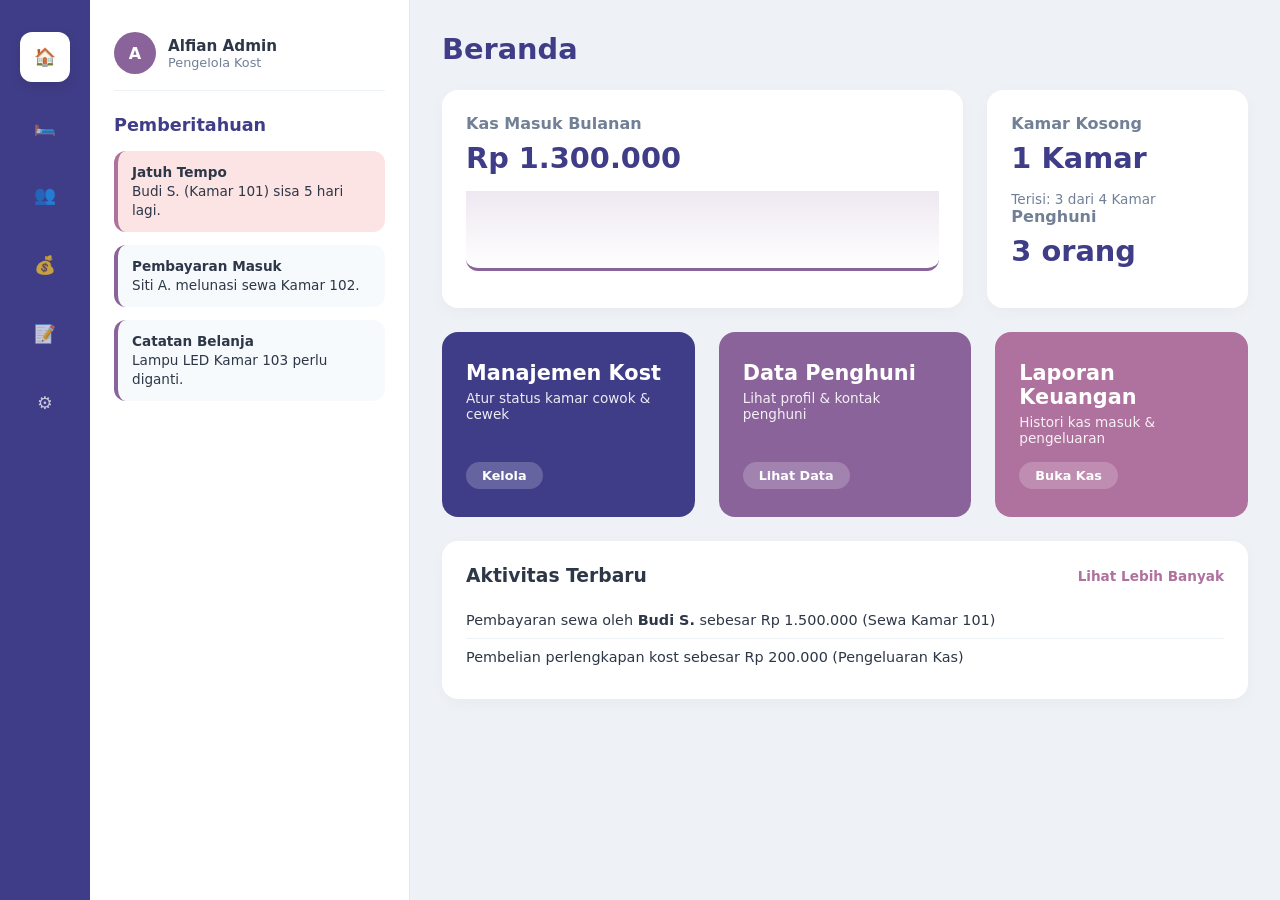
==== commit 1e037694: "add accessible form" ====
--- a/index.html
+++ b/index.html
@@ -16,6 +16,7 @@
                 <a href="kost.html" class="menu-item" title="Manajemen Kost">🛏️</a>
                 <a href="penghuni.html" class="menu-item" title="Data Penghuni">👥</a>
                 <a href="uang.html" class="menu-item" title="Keuangan">💰</a>
+                <a href="form.html" class="menu-item" title="Form Pendaftaran">📝</a>
                 <a href="edit.html" class="menu-item" title="Pengaturan Data">⚙️</a>
             </nav>
         </aside>
@@ -66,7 +67,7 @@
                 <div class="card-dashboard">
                     <h4>Kamar Kosong</h4>
                     <div class="big-number" id="stat-kamar">1 Kamar</div>
-                    <p style="color: var(--color-text-muted); font-size: 0.85rem;">Terisi: 3 dari 4 Kamar</p><br>
+                    <p class="occupancy-note">Terisi: 3 dari 4 Kamar</p>
                     <h4>Penghuni</h4>
                     <div class="big-number" id="stat-penghuni">3 orang</div>
                 </div>
@@ -104,7 +105,7 @@
             <div class="activity-card">
                 <div class="activity-header">
                     <h3>Aktivitas Terbaru</h3>
-                    <a href="uang.html" style="color: var(--color-accent); font-size: 0.85rem; text-decoration: none; font-weight: 600;">Lihat Lebih Banyak</a>
+                    <a href="uang.html" class="activity-link">Lihat Lebih Banyak</a>
                 </div>
                 <div class="activity-item">
                     Pembayaran sewa oleh <strong>Budi S.</strong> sebesar Rp 1.500.000 (Sewa Kamar 101)
--- a/css/styles.css
+++ b/css/styles.css
@@ -552,4 +552,291 @@
   .cards-grid {
     grid-template-columns: 1fr;
   }
+}
+
+.finance-summary {
+  background: linear-gradient(135deg, var(--color-primary), var(--color-secondary));
+  color: var(--color-white);
+}
+
+.finance-summary h2 {
+  color: var(--color-white);
+  font-size: 2rem;
+}
+
+.section-title {
+  margin-bottom: 1rem;
+}
+
+.section-title--primary {
+  color: var(--color-primary);
+}
+
+.section-title--accent {
+  color: var(--color-accent);
+}
+
+.table-responsive {
+  width: 100%;
+  overflow-x: auto;
+}
+
+.data-table {
+  width: 100%;
+  border-collapse: collapse;
+  text-align: left;
+}
+
+.data-table thead tr {
+  border-bottom: 2px solid #edf2f7;
+  color: var(--color-text-muted);
+}
+
+.data-table th,
+.data-table td {
+  padding: 8px;
+}
+
+.floor-plan {
+  width: 100%;
+  margin-top: 1rem;
+  border-radius: 12px;
+  object-fit: cover;
+}
+
+.table-spaced {
+  margin-top: 1rem;
+}
+
+.todo-list {
+  margin-top: 1rem;
+  padding-left: 1.2rem;
+  line-height: 1.8;
+}
+
+.activity-link {
+  color: var(--color-accent);
+  font-size: 0.85rem;
+  font-weight: 600;
+  text-decoration: none;
+}
+
+.form-card {
+  max-width: 800px;
+}
+
+.form-heading {
+  margin-bottom: 1.5rem;
+  color: var(--color-primary);
+}
+
+.form-grid {
+  grid-template-columns: 1fr 1fr;
+  margin-bottom: 1.5rem;
+}
+
+.form-field {
+  margin-bottom: 1.5rem;
+}
+
+.form-label {
+  display: block;
+  margin-bottom: 6px;
+  font-weight: 600;
+}
+
+.form-input {
+  width: 100%;
+  padding: 10px;
+  border: 1px solid #cbd5e0;
+  border-radius: 8px;
+  outline: none;
+}
+
+.form-input--file {
+  padding: 8px;
+}
+
+.form-actions {
+  display: flex;
+  gap: 12px;
+}
+
+.btn-pill--primary,
+.btn-pill--danger {
+  padding: 10px 24px;
+  border: none;
+  cursor: pointer;
+}
+
+.btn-pill--primary {
+  background-color: var(--color-primary);
+}
+
+.btn-pill--danger {
+  background-color: #e53e3e;
+}
+
+@media (max-width: 768px) {
+  .form-grid {
+    grid-template-columns: 1fr;
+  }
+}
+
+.occupancy-note {
+  color: var(--color-text-muted);
+  font-size: 0.85rem;
+}
+
+.filter-group--limit {
+  max-width: 140px;
+}
+
+/* ==========================================================
+   Tambahan Style Khusus Form Pendaftaran & Pengaduan
+   ========================================================== */
+
+.form-card-container {
+  max-width: 800px;
+  margin: 0 auto;
+  width: 100%;
+}
+
+.form-tabs {
+  display: flex;
+  gap: 10px;
+  border-bottom: 2px solid #edf2f7;
+  margin-bottom: 20px;
+}
+
+.tab-btn {
+  padding: 10px 18px;
+  background: transparent;
+  border: none;
+  border-bottom: 3px solid transparent;
+  font-weight: 600;
+  font-size: 14px;
+  color: var(--color-text-muted);
+  cursor: pointer;
+  transition: all 0.2s ease;
+}
+
+.tab-btn:hover {
+  color: var(--color-primary);
+}
+
+.tab-btn.active {
+  color: var(--color-primary);
+  border-bottom-color: var(--color-primary);
+}
+
+.form-title {
+  font-size: 1.3rem;
+  color: var(--color-primary);
+  margin-bottom: 18px;
+}
+
+.form-group {
+  display: flex;
+  flex-direction: column;
+  gap: 6px;
+  margin-bottom: 16px;
+}
+
+.form-row {
+  display: grid;
+  grid-template-columns: 1fr 1fr;
+  gap: 16px;
+}
+
+.form-group label {
+  font-size: 13px;
+  font-weight: 600;
+  color: var(--color-text-main);
+}
+
+.required {
+  color: #e53e3e;
+}
+
+.help-text {
+  font-size: 11px;
+  color: var(--color-text-muted);
+}
+
+textarea.filter-input {
+  resize: vertical;
+  min-height: 80px;
+}
+
+.checkbox-group {
+  flex-direction: row;
+  align-items: center;
+  gap: 10px;
+  margin-top: 10px;
+  margin-bottom: 20px;
+}
+
+.checkbox-group input[type="checkbox"] {
+  width: 18px;
+  height: 18px;
+  cursor: pointer;
+  accent-color: var(--color-primary);
+}
+
+.checkbox-group label {
+  font-size: 13px;
+  font-weight: normal;
+  cursor: pointer;
+}
+
+.btn-submit {
+  padding: 12px;
+  font-size: 15px;
+}
+
+/* Alert Box Feedback */
+.alert-box {
+  padding: 12px 16px;
+  border-radius: 8px;
+  font-size: 14px;
+  margin-top: 16px;
+  font-weight: 500;
+}
+
+.alert-success {
+  background-color: #d1fae5;
+  color: #065f46;
+  border: 1px solid #a7f3d0;
+}
+
+.alert-error {
+  background-color: #fee2e2;
+  color: #991b1b;
+  border: 1px solid #fca5a5;
+}
+
+/* Penyesuaian Mobile Form */
+@media (max-width: 640px) {
+  .form-row {
+    grid-template-columns: 1fr;
+    gap: 0;
+  }
+  
+  .form-tabs {
+    flex-direction: column;
+    gap: 0;
+  }
+
+  .tab-btn {
+    text-align: left;
+    border-bottom: 1px solid #edf2f7;
+    border-left: 3px solid transparent;
+  }
+
+  .tab-btn.active {
+    border-bottom-color: #edf2f7;
+    border-left-color: var(--color-primary);
+    background-color: #f7fafc;
+  }
 }
